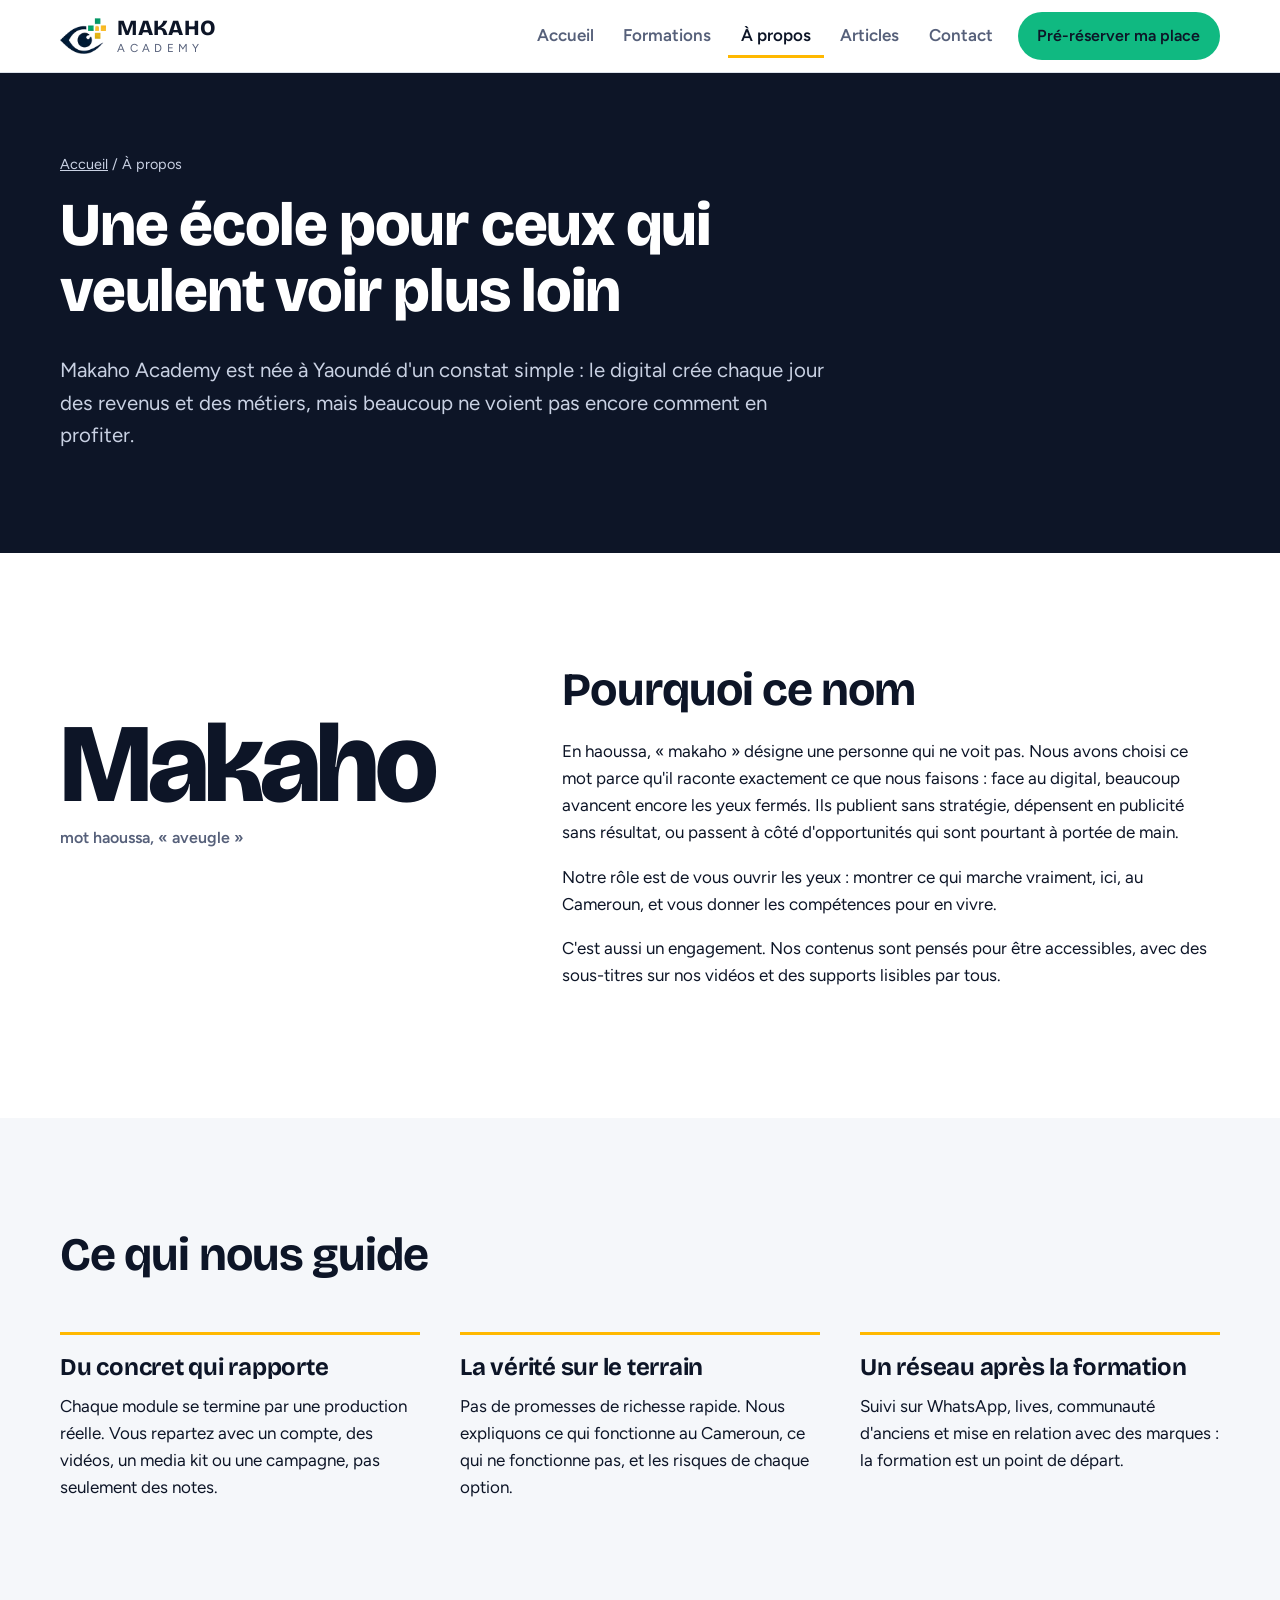
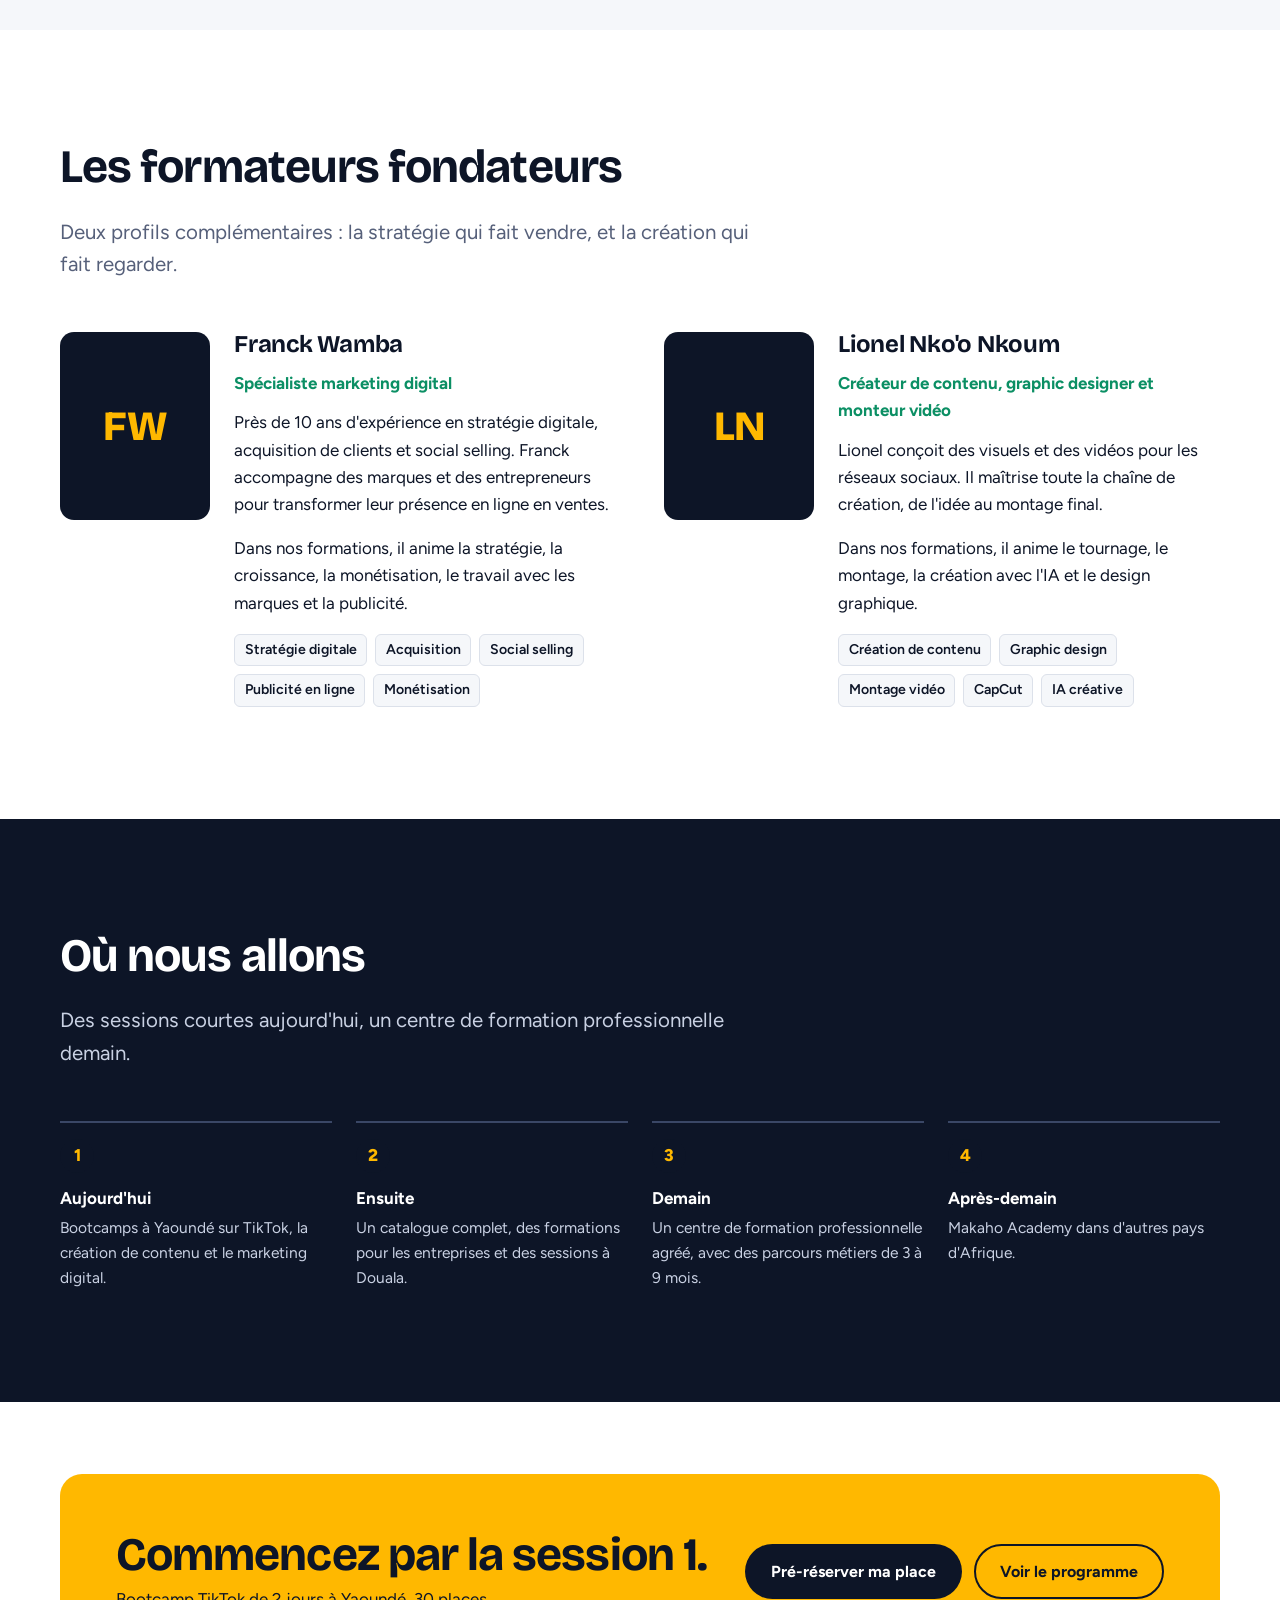
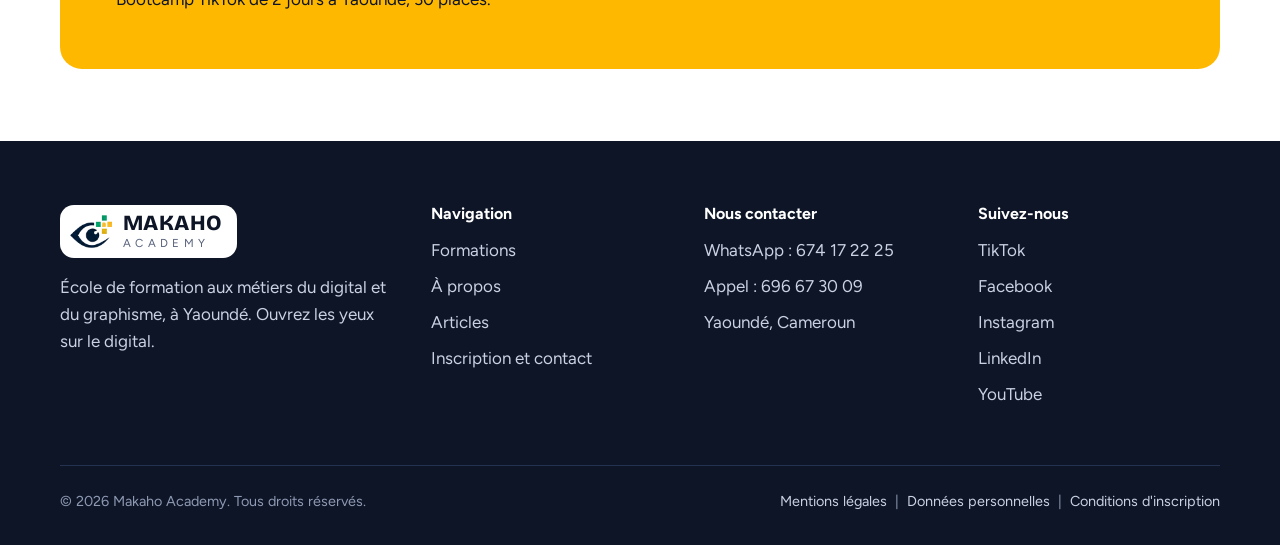
==== a-propos.html @ 4be557bb "Refonte du site Makaho (nouvelle version multi-pages)" ====
<!DOCTYPE html>
<html lang="fr">
<head>
  <meta charset="UTF-8">
  <meta name="viewport" content="width=device-width, initial-scale=1, viewport-fit=cover">
  <title>À propos | Makaho Academy, école du digital à Yaoundé</title>
  <meta name="description" content="Le projet Makaho Academy, l'histoire de son nom et ses deux formateurs fondateurs : Franck Wamba et Lionel Nko'o Nkoum.">
  <meta property="og:title" content="À propos | Makaho Academy, école du digital à Yaoundé">
  <meta property="og:description" content="Le projet Makaho Academy, l'histoire de son nom et ses deux formateurs fondateurs : Franck Wamba et Lionel Nko'o Nkoum.">
  <meta property="og:image" content="assets/logo-makaho-original.png">
  <meta name="theme-color" content="#0D1527">
  <link rel="icon" href="assets/makaho-icon.png">
  <link rel="preconnect" href="https://fonts.googleapis.com">
  <link rel="preconnect" href="https://fonts.gstatic.com" crossorigin>
  <link href="https://fonts.googleapis.com/css2?family=Bricolage+Grotesque:opsz,wght@12..96,600;12..96,700;12..96,800&family=Figtree:wght@400;500;600;700&display=swap" rel="stylesheet">
  <link rel="stylesheet" href="styles.css">
</head>
<body>
<a class="skip-link" href="#contenu">Aller au contenu</a>

<header class="site-header">
  <div class="wrap header-inner">
    <a class="brand" href="index.html" aria-label="Makaho Academy, accueil">
      <img src="assets/makaho-icon.png" alt="" width="46" height="36">
      <span class="brand-word"><strong>MAKAHO</strong><span>ACADEMY</span></span>
    </a>
    <button class="nav-toggle" aria-expanded="false" aria-controls="site-nav" aria-label="Ouvrir le menu"><span></span></button>
    <nav id="site-nav" class="site-nav" aria-label="Navigation principale">
      <ul class="nav-list">
        <li><a href="index.html">Accueil</a></li>
        <li><a href="formations.html">Formations</a></li>
        <li><a href="a-propos.html" aria-current="page">À propos</a></li>
        <li><a href="blog.html">Articles</a></li>
        <li><a href="contact.html">Contact</a></li>
        <li class="nav-cta"><a class="btn btn-action" href="contact.html">Pré-réserver ma place</a></li>
      </ul>
    </nav>
  </div>
</header>

<main id="contenu">
  <section class="page-hero on-dark">
    <div class="wrap">
      <p class="breadcrumb"><a href="index.html">Accueil</a> / À propos</p>
      <h1>Une école pour ceux qui veulent voir plus loin</h1>
      <p class="lead">Makaho Academy est née à Yaoundé d'un constat simple : le digital crée chaque jour des revenus et des métiers, mais beaucoup ne voient pas encore comment en profiter.</p>
    </div>
  </section>

  <section class="section" aria-labelledby="name-title">
    <div class="wrap name-story">
      <p class="name-word">Makaho<small>mot haoussa, « aveugle »</small></p>
      <div>
        <h2 id="name-title">Pourquoi ce nom</h2>
        <p>En haoussa, « makaho » désigne une personne qui ne voit pas. Nous avons choisi ce mot parce qu'il raconte exactement ce que nous faisons : face au digital, beaucoup avancent encore les yeux fermés. Ils publient sans stratégie, dépensent en publicité sans résultat, ou passent à côté d'opportunités qui sont pourtant à portée de main.</p>
        <p>Notre rôle est de vous ouvrir les yeux : montrer ce qui marche vraiment, ici, au Cameroun, et vous donner les compétences pour en vivre.</p>
        <p>C'est aussi un engagement. Nos contenus sont pensés pour être accessibles, avec des sous-titres sur nos vidéos et des supports lisibles par tous.</p>
      </div>
    </div>
  </section>

  <section class="section bg-paper" aria-labelledby="mission-title">
    <div class="wrap">
      <div class="section-head">
        <h2 id="mission-title">Ce qui nous guide</h2>
      </div>
      <div class="pillars">
        <div>
          <h3>Du concret qui rapporte</h3>
          <p>Chaque module se termine par une production réelle. Vous repartez avec un compte, des vidéos, un media kit ou une campagne, pas seulement des notes.</p>
        </div>
        <div>
          <h3>La vérité sur le terrain</h3>
          <p>Pas de promesses de richesse rapide. Nous expliquons ce qui fonctionne au Cameroun, ce qui ne fonctionne pas, et les risques de chaque option.</p>
        </div>
        <div>
          <h3>Un réseau après la formation</h3>
          <p>Suivi sur WhatsApp, lives, communauté d'anciens et mise en relation avec des marques : la formation est un point de départ.</p>
        </div>
      </div>
    </div>
  </section>

  <section class="section" id="equipe" aria-labelledby="team-title">
    <div class="wrap">
      <div class="section-head">
        <h2 id="team-title">Les formateurs fondateurs</h2>
        <p class="lead">Deux profils complémentaires : la stratégie qui fait vendre, et la création qui fait regarder.</p>
      </div>
      <div class="grid-2">
        <article class="trainer">
          <div class="avatar" aria-hidden="true">FW<!-- Remplacez par : <img src="assets/franck-wamba.jpg" alt=""> --></div>
          <div>
            <h3>Franck Wamba</h3>
            <p class="role">Spécialiste marketing digital</p>
            <p>Près de 10 ans d'expérience en stratégie digitale, acquisition de clients et social selling. Franck accompagne des marques et des entrepreneurs pour transformer leur présence en ligne en ventes.</p>
            <p>Dans nos formations, il anime la stratégie, la croissance, la monétisation, le travail avec les marques et la publicité.</p>
            <ul class="chips" aria-label="Domaines d'expertise">
              <li>Stratégie digitale</li><li>Acquisition</li><li>Social selling</li><li>Publicité en ligne</li><li>Monétisation</li>
            </ul>
          </div>
        </article>
        <article class="trainer">
          <div class="avatar" aria-hidden="true">LN<!-- Remplacez par : <img src="assets/lionel-nkoo-nkoum.jpg" alt=""> --></div>
          <div>
            <h3>Lionel Nko'o Nkoum</h3>
            <p class="role">Créateur de contenu, graphic designer et monteur vidéo</p>
            <p>Lionel conçoit des visuels et des vidéos pour les réseaux sociaux. Il maîtrise toute la chaîne de création, de l'idée au montage final.</p>
            <p>Dans nos formations, il anime le tournage, le montage, la création avec l'IA et le design graphique.</p>
            <ul class="chips" aria-label="Domaines d'expertise">
              <li>Création de contenu</li><li>Graphic design</li><li>Montage vidéo</li><li>CapCut</li><li>IA créative</li>
            </ul>
          </div>
        </article>
      </div>
    </div>
  </section>

  <section class="section bg-navy on-dark" aria-labelledby="vision-title">
    <div class="wrap">
      <div class="section-head">
        <h2 id="vision-title" style="color:#fff">Où nous allons</h2>
        <p class="lead">Des sessions courtes aujourd'hui, un centre de formation professionnelle demain.</p>
      </div>
      <ol class="steps">
        <li style="border-color:#3A4766"><strong style="color:#fff">Aujourd'hui</strong><p style="color:#C9D1E3">Bootcamps à Yaoundé sur TikTok, la création de contenu et le marketing digital.</p></li>
        <li style="border-color:#3A4766"><strong style="color:#fff">Ensuite</strong><p style="color:#C9D1E3">Un catalogue complet, des formations pour les entreprises et des sessions à Douala.</p></li>
        <li style="border-color:#3A4766"><strong style="color:#fff">Demain</strong><p style="color:#C9D1E3">Un centre de formation professionnelle agréé, avec des parcours métiers de 3 à 9 mois.</p></li>
        <li style="border-color:#3A4766"><strong style="color:#fff">Après-demain</strong><p style="color:#C9D1E3">Makaho Academy dans d'autres pays d'Afrique.</p></li>
      </ol>
    </div>
  </section>

  <section class="section-tight">
    <div class="wrap">
      <div class="cta-band">
        <div>
          <h2>Commencez par la session 1.</h2>
          <p>Bootcamp TikTok de 2 jours à Yaoundé, <span data-fill="places-total">30</span> places.</p>
        </div>
        <div class="btn-row">
          <a class="btn" style="background:var(--navy);color:#fff" href="contact.html">Pré-réserver ma place</a>
          <a class="btn btn-ghost" href="formations.html">Voir le programme</a>
        </div>
      </div>
    </div>
  </section>

</main>

<footer class="site-footer" id="site-footer"></footer>

<div class="mobile-bar" aria-label="Actions rapides">
  <a class="btn btn-action" href="contact.html">Pré-réserver ma place</a>
  <a class="btn btn-wa" data-wa="Bonjour Makaho Academy, j'aimerais des informations sur vos formations." href="#" aria-label="Écrire sur WhatsApp"><span class="ico-wa"></span></a>
</div>
<script src="main.js"></script>
</body>
</html>
---- styles.css ----
/* ==========================================================
   MAKAHO ACADEMY — feuille de style commune
   Charte : #0D1527 (tech) · #FFB800 (signature) · #10B981 (action)
   ========================================================== */

:root {
  --navy: #0D1527;
  --navy-2: #17223D;
  --navy-3: #24314F;
  --amber: #FFB800;
  --amber-soft: #FFF4D6;
  --green: #10B981;
  --green-dark: #0B8F64;
  --green-soft: #E3F7EF;
  --paper: #F5F7FA;
  --white: #FFFFFF;
  --line: #DCE1EA;
  --ink: #0D1527;
  --muted: #56607A;

  --font-display: "Bricolage Grotesque", "Trebuchet MS", system-ui, sans-serif;
  --font-body: "Figtree", "Segoe UI", system-ui, -apple-system, sans-serif;

  --wrap: 1160px;
  --radius-lg: 22px;
  --radius-md: 14px;
  --radius-sm: 8px;
  --header-h: 72px;
}

*, *::before, *::after { box-sizing: border-box; }

html { scroll-behavior: smooth; scroll-padding-top: calc(var(--header-h) + 16px); }

body {
  margin: 0;
  font-family: var(--font-body);
  font-size: 1.0625rem;
  line-height: 1.6;
  color: var(--ink);
  background: var(--white);
  -webkit-font-smoothing: antialiased;
}

img { max-width: 100%; display: block; }
a { color: inherit; }
button, input, select, textarea { font: inherit; color: inherit; }

:focus-visible {
  outline: 3px solid var(--amber);
  outline-offset: 3px;
  border-radius: 4px;
}

.skip-link {
  position: absolute; left: 1rem; top: -100px; z-index: 100;
  background: var(--amber); color: var(--navy); padding: .6rem 1rem; border-radius: var(--radius-sm);
  font-weight: 700; text-decoration: none;
}
.skip-link:focus { top: 1rem; }

.wrap { width: min(100% - 2.5rem, var(--wrap)); margin-inline: auto; }
.narrow { max-width: 68ch; }

/* ---------- Typographie ---------- */
h1, h2, h3, h4 {
  font-family: var(--font-display);
  line-height: 1.08;
  letter-spacing: -0.02em;
  margin: 0 0 .5em;
  text-wrap: balance;
}
h1 { font-size: clamp(2.6rem, 6.4vw, 5rem); font-weight: 800; }
h2 { font-size: clamp(1.9rem, 3.8vw, 2.9rem); font-weight: 700; }
h3 { font-size: clamp(1.25rem, 2vw, 1.5rem); font-weight: 700; letter-spacing: -0.01em; }
h4 { font-size: 1.1rem; font-weight: 700; letter-spacing: 0; }
p { margin: 0 0 1em; }
.lead { font-size: clamp(1.125rem, 1.6vw, 1.3rem); color: var(--muted); max-width: 60ch; }
.on-dark .lead, .on-dark p { color: #C9D1E3; }
.small { font-size: .9rem; color: var(--muted); }

/* ---------- Boutons ---------- */
.btn {
  display: inline-flex; align-items: center; justify-content: center; gap: .55rem;
  min-height: 52px; padding: .8rem 1.5rem;
  border-radius: 999px; border: 2px solid transparent;
  font-weight: 700; font-size: 1rem; text-decoration: none; cursor: pointer;
  transition: background-color .2s, border-color .2s, transform .15s;
}
.btn:active { transform: translateY(1px); }
.btn svg { width: 20px; height: 20px; flex: none; }
.btn-action { background: var(--green); color: var(--navy); }
.btn-action:hover { background: #34CC97; }
.btn-accent { background: var(--amber); color: var(--navy); }
.btn-accent:hover { background: #FFC933; }
.btn-ghost { border-color: currentColor; background: transparent; }
.btn-ghost:hover { background: rgba(255,255,255,.08); }
.btn-ghost.dark:hover { background: var(--paper); }
.btn-block { width: 100%; }
.btn-row { display: flex; flex-wrap: wrap; gap: .75rem; }

.text-link { font-weight: 700; color: var(--navy); text-decoration-color: var(--amber); text-decoration-thickness: 3px; text-underline-offset: 4px; }
.text-link:hover { text-decoration-color: var(--green); }

/* ---------- En-tête ---------- */
.site-header {
  position: sticky; top: 0; z-index: 50;
  background: rgba(255,255,255,.94);
  backdrop-filter: saturate(1.4) blur(10px);
  border-bottom: 1px solid var(--line);
}
.header-inner { height: var(--header-h); display: flex; align-items: center; justify-content: space-between; gap: 1rem; }

.brand { display: flex; align-items: center; gap: .7rem; text-decoration: none; }
.brand img { width: 46px; height: auto; }
.brand-word { display: flex; flex-direction: column; line-height: 1; }
.brand-word strong { font-family: var(--font-display); font-size: 1.35rem; font-weight: 800; letter-spacing: .02em; color: var(--navy); }
.brand-word span { font-size: .72rem; letter-spacing: .38em; color: var(--muted); margin-top: .2rem; }

.nav-list { list-style: none; margin: 0; padding: 0; display: flex; align-items: center; gap: .25rem; }
.nav-list a {
  display: block; padding: .55rem .8rem; border-radius: var(--radius-sm);
  text-decoration: none; font-weight: 600; color: var(--muted);
}
.nav-list a:hover { color: var(--navy); background: var(--paper); }
.nav-list a[aria-current="page"] { color: var(--navy); box-shadow: inset 0 -3px 0 var(--amber); border-radius: 0; }
.nav-cta { margin-left: .5rem; }
.nav-cta .btn { min-height: 44px; padding: .55rem 1.1rem; }

.nav-toggle {
  display: none; width: 46px; height: 46px; border: 1px solid var(--line); border-radius: 12px;
  background: var(--white); cursor: pointer; align-items: center; justify-content: center;
}
.nav-toggle span, .nav-toggle span::before, .nav-toggle span::after {
  display: block; width: 20px; height: 2px; background: var(--navy); position: relative; transition: transform .2s, background .2s;
}
.nav-toggle span::before, .nav-toggle span::after { content: ""; position: absolute; left: 0; }
.nav-toggle span::before { top: -6px; }
.nav-toggle span::after { top: 6px; }
.nav-toggle[aria-expanded="true"] span { background: transparent; }
.nav-toggle[aria-expanded="true"] span::before { transform: translateY(6px) rotate(45deg); }
.nav-toggle[aria-expanded="true"] span::after { transform: translateY(-6px) rotate(-45deg); }

@media (max-width: 940px) {
  .nav-toggle { display: inline-flex; }
  .site-nav {
    position: fixed; inset: var(--header-h) 0 auto 0;
    background: var(--white); border-bottom: 1px solid var(--line);
    padding: 1rem 1.25rem 1.5rem; display: none;
    box-shadow: 0 20px 40px rgba(13,21,39,.12);
  }
  .site-nav.open { display: block; }
  .nav-list { flex-direction: column; align-items: stretch; }
  .nav-list a { padding: .9rem .75rem; font-size: 1.1rem; }
  .nav-list a[aria-current="page"] { box-shadow: inset 4px 0 0 var(--amber); }
  .nav-cta { margin: .75rem 0 0; }
  .nav-cta .btn { width: 100%; min-height: 52px; }
}

/* ---------- Sections ---------- */
.section { padding-block: clamp(4rem, 9vw, 7rem); }
.section-tight { padding-block: clamp(3rem, 6vw, 4.5rem); }
.bg-paper { background: var(--paper); }
.bg-navy { background: var(--navy); color: var(--white); }
.section-head { max-width: 720px; margin-bottom: clamp(2rem, 4vw, 3.25rem); }

/* ---------- Hero accueil ---------- */
.hero {
  background: var(--navy); color: var(--white);
  position: relative; overflow: hidden;
  padding-block: clamp(3.5rem, 8vw, 6.5rem) clamp(4rem, 9vw, 7rem);
}
.hero-grid { display: grid; grid-template-columns: 1.15fr .85fr; align-items: center; gap: clamp(2rem, 5vw, 4rem); }
.hero h1 { color: var(--white); max-width: 12ch; }
.hero h1 .line-2 { display: block; color: var(--amber); }
.hero .lead { color: #C9D1E3; margin-bottom: 2rem; }
.hero-facts { list-style: none; padding: 0; margin: 2rem 0 0; display: flex; flex-wrap: wrap; gap: .6rem 1.5rem; color: #C9D1E3; font-size: .98rem; }
.hero-facts li { display: flex; align-items: center; gap: .5rem; }
.hero-facts li::before { content: ""; width: 8px; height: 8px; background: var(--green); border-radius: 2px; }

/* L'œil : moment signature, s'ouvre une fois au chargement */
.eye-wrap { position: relative; justify-self: center; width: min(100%, 460px); }
.eye-svg { width: 100%; height: auto; overflow: visible; }
.eye-lids { transform-box: fill-box; transform-origin: center; animation: eye-open 1.4s cubic-bezier(.2,.8,.2,1) .25s both; }
.eye-pupil { transition: transform .35s cubic-bezier(.2,.8,.2,1); }
@keyframes eye-open {
  0% { transform: scaleY(.04); }
  45% { transform: scaleY(.04); }
  70% { transform: scaleY(1.04); }
  100% { transform: scaleY(1); }
}
.eye-caption { text-align: center; color: #8E99B3; font-size: .92rem; margin-top: 1rem; }

@media (max-width: 860px) {
  .hero-grid { grid-template-columns: 1fr; }
  .eye-wrap { order: -1; width: min(70%, 300px); }
  .eye-caption { display: none; }
  .hero h1 { max-width: none; }
}

/* ---------- Bandeau page intérieure ---------- */
.page-hero { background: var(--navy); color: var(--white); padding-block: clamp(3rem, 7vw, 5rem); }
.page-hero h1 { font-size: clamp(2.3rem, 5vw, 3.8rem); color: var(--white); max-width: 18ch; }
.page-hero .lead { color: #C9D1E3; }
.breadcrumb { font-size: .9rem; color: #8E99B3; margin-bottom: 1rem; }
.breadcrumb a { color: #C9D1E3; }

/* ---------- Session à venir (bloc vedette) ---------- */
.session {
  display: grid; grid-template-columns: 1.1fr .9fr; gap: 0;
  border-radius: var(--radius-lg); overflow: hidden;
  border: 1px solid var(--line); background: var(--white);
}
.session-main { padding: clamp(1.75rem, 4vw, 3rem); }
.session-side { background: var(--navy); color: var(--white); padding: clamp(1.75rem, 4vw, 3rem); display: flex; flex-direction: column; gap: 1.25rem; }
.status {
  display: inline-flex; align-items: center; gap: .5rem;
  background: var(--green-soft); color: var(--green-dark);
  font-weight: 700; font-size: .9rem; padding: .35rem .8rem; border-radius: 999px; margin-bottom: 1.25rem;
}
.status::before { content: ""; width: 8px; height: 8px; border-radius: 50%; background: var(--green); }
.status.soon { background: var(--paper); color: var(--muted); }
.status.soon::before { background: #9AA3B7; }
.session-title { font-size: clamp(1.7rem, 3vw, 2.4rem); }
.details { display: grid; grid-template-columns: repeat(2, minmax(0,1fr)); gap: 1.1rem 1.5rem; margin: 1.75rem 0 0; }
.details div { border-top: 2px solid var(--line); padding-top: .7rem; }
.details dt { font-size: .88rem; color: var(--muted); }
.details dd { margin: .15rem 0 0; font-weight: 700; }

/* Les 30 sièges */
.seats-head { display: flex; align-items: baseline; justify-content: space-between; gap: 1rem; }
.seats-count { font-family: var(--font-display); font-size: 3.2rem; font-weight: 800; line-height: 1; color: var(--amber); }
.seats-label { color: #C9D1E3; }
.seats { display: grid; grid-template-columns: repeat(10, 1fr); gap: 7px; }
.seat { aspect-ratio: 1; border-radius: 6px 6px 3px 3px; border: 2px solid #3A4766; }
.seat.taken { background: var(--amber); border-color: var(--amber); }
.seats-legend { display: flex; gap: 1.25rem; font-size: .85rem; color: #A7B1C8; }
.seats-legend span { display: inline-flex; align-items: center; gap: .4rem; }
.seats-legend i { width: 12px; height: 12px; border-radius: 3px; border: 2px solid #3A4766; display: inline-block; }
.seats-legend i.taken { background: var(--amber); border-color: var(--amber); }
.session-side .price-from { font-size: .95rem; color: #C9D1E3; }
.session-side .price-from strong { font-family: var(--font-display); font-size: 1.6rem; color: var(--white); }

@media (max-width: 860px) {
  .session { grid-template-columns: 1fr; }
  .details { grid-template-columns: 1fr 1fr; }
}

/* ---------- Grilles génériques ---------- */
.grid-2 { display: grid; grid-template-columns: repeat(2, minmax(0,1fr)); gap: clamp(1.5rem, 4vw, 3rem); }
.grid-3 { display: grid; grid-template-columns: repeat(3, minmax(0,1fr)); gap: 1.5rem; }
@media (max-width: 860px) { .grid-2, .grid-3 { grid-template-columns: 1fr; } }

/* Ce que vous saurez faire : liste sobre, pas de cartes */
.outcomes { list-style: none; padding: 0; margin: 0; display: grid; grid-template-columns: repeat(2, minmax(0,1fr)); gap: 0 3rem; }
.outcomes li { padding: 1.15rem 0 1.15rem 2.4rem; border-bottom: 1px solid var(--line); position: relative; }
.outcomes li::before {
  content: ""; position: absolute; left: 0; top: 1.35rem; width: 22px; height: 22px; border-radius: 50%;
  background: var(--green-soft) url("data:image/svg+xml,%3Csvg xmlns='http://www.w3.org/2000/svg' viewBox='0 0 24 24' fill='none' stroke='%230B8F64' stroke-width='3' stroke-linecap='round' stroke-linejoin='round'%3E%3Cpath d='M5 12l5 5 9-10'/%3E%3C/svg%3E") center / 13px no-repeat;
}
.outcomes strong { display: block; }
@media (max-width: 760px) { .outcomes { grid-template-columns: 1fr; } }

/* Programme (vraie séquence horaire) */
.days { display: grid; grid-template-columns: repeat(2, minmax(0,1fr)); gap: 2rem; }
.day h3 { display: flex; justify-content: space-between; align-items: baseline; gap: 1rem; padding-bottom: .75rem; border-bottom: 3px solid var(--navy); }
.day h3 small { font-family: var(--font-body); font-size: .95rem; font-weight: 600; color: var(--muted); }
.timeline { list-style: none; margin: 0; padding: 0; }
.timeline li { display: grid; grid-template-columns: 4.6rem 1fr; gap: 1rem; padding: .95rem 0; border-bottom: 1px solid var(--line); }
.timeline time { font-weight: 700; color: var(--muted); font-variant-numeric: tabular-nums; }
.timeline strong { display: block; }
.timeline p { margin: .2rem 0 0; color: var(--muted); font-size: .97rem; }
.timeline li.break strong { color: var(--muted); font-weight: 600; }
@media (max-width: 860px) { .days { grid-template-columns: 1fr; } }

/* Tarifs */
.prices { display: grid; grid-template-columns: repeat(4, minmax(0,1fr)); gap: 1rem; align-items: stretch; }
.price {
  border: 1px solid var(--line); border-radius: var(--radius-md); padding: 1.5rem 1.35rem;
  display: flex; flex-direction: column; background: var(--white);
}
.price h3 { font-size: 1.15rem; margin-bottom: .25rem; }
.price .amount { font-family: var(--font-display); font-size: 2.1rem; font-weight: 800; letter-spacing: -0.02em; margin: .5rem 0 .1rem; }
.price .amount small { font-family: var(--font-body); font-size: .95rem; font-weight: 600; color: var(--muted); letter-spacing: 0; }
.price p { color: var(--muted); font-size: .95rem; }
.price .btn { margin-top: auto; }
.price.featured { border: 2px solid var(--amber); background: var(--amber-soft); position: relative; }
.price .tag { align-self: flex-start; background: var(--navy); color: var(--amber); font-size: .8rem; font-weight: 700; padding: .25rem .65rem; border-radius: 6px; margin-bottom: .75rem; }
@media (max-width: 980px) { .prices { grid-template-columns: repeat(2, minmax(0,1fr)); } }
@media (max-width: 540px) { .prices { grid-template-columns: 1fr; } }

/* Formateurs */
.trainer { display: grid; grid-template-columns: 150px 1fr; gap: 1.5rem; align-items: start; }
.avatar {
  width: 150px; aspect-ratio: 4/5; border-radius: var(--radius-md); overflow: hidden;
  background: var(--navy); color: var(--amber);
  display: grid; place-items: center;
  font-family: var(--font-display); font-size: 2.6rem; font-weight: 800;
}
.avatar img { width: 100%; height: 100%; object-fit: cover; }
.trainer .role { color: var(--green-dark); font-weight: 700; margin-bottom: .75rem; }
.chips { list-style: none; padding: 0; margin: 1rem 0 0; display: flex; flex-wrap: wrap; gap: .5rem; }
.chips li { background: var(--paper); border: 1px solid var(--line); border-radius: 6px; padding: .25rem .6rem; font-size: .88rem; font-weight: 600; }
@media (max-width: 560px) { .trainer { grid-template-columns: 1fr; } .avatar { width: 120px; } }

/* Pourquoi / valeurs */
.pillars { display: grid; grid-template-columns: repeat(3, minmax(0,1fr)); gap: 2.5rem; }
.pillars > div { border-top: 3px solid var(--amber); padding-top: 1.25rem; }
.on-dark .pillars > div { border-top-color: var(--amber); }
.on-dark h3 { color: var(--white); }
@media (max-width: 860px) { .pillars { grid-template-columns: 1fr; gap: 1.75rem; } }

/* Histoire du nom */
.name-story { display: grid; grid-template-columns: .8fr 1.2fr; gap: clamp(2rem, 5vw, 4rem); align-items: center; }
.name-word { font-family: var(--font-display); font-weight: 800; font-size: clamp(3.5rem, 10vw, 7rem); line-height: .9; letter-spacing: -0.04em; color: var(--navy); }
.name-word small { display: block; font-family: var(--font-body); font-size: 1rem; letter-spacing: 0; font-weight: 600; color: var(--muted); margin-top: 1rem; }
@media (max-width: 860px) { .name-story { grid-template-columns: 1fr; } }

/* Étapes (vraie séquence) */
.steps { list-style: none; margin: 0; padding: 0; counter-reset: step; display: grid; grid-template-columns: repeat(4, minmax(0,1fr)); gap: 1.5rem; }
.steps li { counter-increment: step; padding-top: 1rem; border-top: 2px solid var(--line); }
.steps li::before { content: counter(step); display: grid; place-items: center; width: 34px; height: 34px; border-radius: 50%; background: var(--navy); color: var(--amber); font-weight: 800; margin-bottom: .75rem; }
.steps strong { display: block; margin-bottom: .25rem; }
.steps p { color: var(--muted); font-size: .97rem; margin: 0; }
@media (max-width: 860px) { .steps { grid-template-columns: 1fr 1fr; } }
@media (max-width: 520px) { .steps { grid-template-columns: 1fr; } }

/* Catalogue */
.catalog { border-top: 1px solid var(--line); }
.course { display: grid; grid-template-columns: 1fr auto; gap: 1rem 2rem; align-items: center; padding: 1.5rem 0; border-bottom: 1px solid var(--line); }
.course h3 { margin-bottom: .3rem; }
.course p { margin: 0; color: var(--muted); }
.course .meta { display: flex; flex-wrap: wrap; gap: .5rem; margin-top: .6rem; }
.course .meta span { font-size: .85rem; font-weight: 600; background: var(--paper); border-radius: 6px; padding: .2rem .55rem; }
.course .btn { min-height: 46px; }
@media (max-width: 680px) { .course { grid-template-columns: 1fr; } }

.track { padding: 1.5rem; border-radius: var(--radius-md); background: var(--navy-2); }
.track h3 { color: var(--white); font-size: 1.2rem; }
.track p { margin: 0; }

/* FAQ (details natifs) */
.faq details { border-bottom: 1px solid var(--line); }
.faq summary {
  list-style: none; cursor: pointer; padding: 1.25rem 2.5rem 1.25rem 0; position: relative;
  font-family: var(--font-display); font-weight: 700; font-size: 1.15rem;
}
.faq summary::-webkit-details-marker { display: none; }
.faq summary::after {
  content: ""; position: absolute; right: .25rem; top: 50%; width: 14px; height: 14px; margin-top: -9px;
  border-right: 3px solid var(--navy); border-bottom: 3px solid var(--navy); transform: rotate(45deg); transition: transform .2s;
}
.faq details[open] summary::after { transform: rotate(-135deg); margin-top: -3px; }
.faq details > div { padding: 0 0 1.25rem; color: var(--muted); max-width: 70ch; }

/* Bandeau CTA */
.cta-band { background: var(--amber); color: var(--navy); border-radius: var(--radius-lg); padding: clamp(2rem, 5vw, 3.5rem); display: grid; grid-template-columns: 1fr auto; gap: 1.5rem; align-items: center; }
.cta-band h2 { margin: 0 0 .35rem; }
.cta-band p { margin: 0; }
.cta-band .btn-ghost:hover { background: rgba(13,21,39,.08); }
@media (max-width: 760px) { .cta-band { grid-template-columns: 1fr; } }

/* ---------- Formulaire ---------- */
.form-layout { display: grid; grid-template-columns: 1.25fr .75fr; gap: clamp(2rem, 4vw, 3.5rem); align-items: start; }
@media (max-width: 920px) { .form-layout { grid-template-columns: 1fr; } }

.form-card { background: var(--white); border: 1px solid var(--line); border-radius: var(--radius-lg); padding: clamp(1.5rem, 4vw, 2.5rem); }
.form-grid { display: grid; grid-template-columns: 1fr 1fr; gap: 1.1rem 1.25rem; }
.field { display: flex; flex-direction: column; gap: .4rem; }
.field.full { grid-column: 1 / -1; }
.field label, .field legend { font-weight: 700; font-size: .97rem; }
.field .hint { font-size: .85rem; color: var(--muted); }
.field input, .field select, .field textarea {
  width: 100%; min-height: 52px; padding: .75rem .95rem;
  border: 1.5px solid var(--line); border-radius: 12px; background: var(--white);
  font-size: 1rem;
}
.field textarea { min-height: 110px; resize: vertical; }
.field input:focus, .field select:focus, .field textarea:focus { outline: none; border-color: var(--navy); box-shadow: 0 0 0 4px rgba(255,184,0,.35); }
.field.invalid input, .field.invalid select { border-color: #D64545; }
.error { color: #B42323; font-size: .88rem; font-weight: 600; min-height: 0; }
.error:empty { display: none; }
fieldset.field { border: 0; padding: 0; margin: 0; }
.radio-row { display: flex; flex-wrap: wrap; gap: .6rem; }
.radio-row label {
  display: inline-flex; align-items: center; gap: .5rem; font-weight: 600;
  border: 1.5px solid var(--line); border-radius: 12px; padding: .7rem 1rem; cursor: pointer; min-height: 50px;
}
.radio-row input { accent-color: var(--green); width: 18px; height: 18px; }
.radio-row label:has(input:checked) { border-color: var(--green); background: var(--green-soft); }
.check { display: flex; gap: .7rem; align-items: flex-start; font-size: .95rem; color: var(--muted); }
.check input { width: 20px; height: 20px; margin-top: .2rem; accent-color: var(--green); flex: none; }
@media (max-width: 600px) { .form-grid { grid-template-columns: 1fr; } }

.summary {
  margin-top: 1.5rem; padding: 1.25rem 1.35rem; border-radius: var(--radius-md); background: var(--navy); color: var(--white);
  display: grid; grid-template-columns: 1fr auto; gap: .35rem 1rem;
}
.summary dt { color: #C9D1E3; }
.summary dd { margin: 0; font-weight: 700; text-align: right; font-variant-numeric: tabular-nums; }
.summary .now { color: var(--amber); font-size: 1.15rem; }
.form-actions { margin-top: 1.5rem; display: flex; flex-direction: column; gap: .75rem; }

.pay-card { background: var(--paper); border-radius: var(--radius-lg); padding: clamp(1.5rem, 3vw, 2rem); position: sticky; top: calc(var(--header-h) + 20px); }
.pay-card h2 { font-size: 1.5rem; }
.pay-method { display: grid; grid-template-columns: 52px 1fr; gap: .9rem; align-items: center; padding: 1rem 0; border-bottom: 1px solid var(--line); }
.pay-method:last-of-type { border-bottom: 0; }
.pay-logo { width: 52px; height: 52px; border-radius: 12px; display: grid; place-items: center; font-weight: 800; font-size: .8rem; text-align: center; line-height: 1.05; }
.pay-logo.om { background: #FF7900; color: #000; }
.pay-logo.momo { background: #FFCC00; color: #00265C; }
.pay-method strong { display: block; font-size: 1.15rem; font-variant-numeric: tabular-nums; }
.pay-method span { color: var(--muted); font-size: .9rem; }
.notice { border-left: 4px solid var(--amber); background: var(--white); padding: .9rem 1rem; border-radius: 0 var(--radius-sm) var(--radius-sm) 0; font-size: .95rem; margin-top: 1rem; }

.contact-lines { list-style: none; padding: 0; margin: 0; }
.contact-lines li { padding: .9rem 0; border-bottom: 1px solid var(--line); }
.contact-lines a { font-weight: 700; font-size: 1.1rem; text-decoration: none; }
.contact-lines span { display: block; color: var(--muted); font-size: .9rem; }

/* ---------- Articles ---------- */
.posts { display: grid; grid-template-columns: repeat(3, minmax(0,1fr)); gap: 2rem; }
.post { display: flex; flex-direction: column; }
.post-cover {
  aspect-ratio: 16/10; border-radius: var(--radius-md); margin-bottom: 1rem; position: relative; overflow: hidden;
  display: flex; align-items: flex-end; padding: 1rem;
  font-family: var(--font-display); font-weight: 800; font-size: 1.4rem; line-height: 1.1; color: var(--white);
}
.post-cover.c1 { background: var(--navy); }
.post-cover.c1::after { content: ""; position: absolute; right: -30px; top: -30px; width: 150px; height: 150px; border-radius: 50%; border: 18px solid var(--amber); }
.post-cover.c2 { background: var(--green); color: var(--navy); }
.post-cover.c2::after { content: ""; position: absolute; right: 18px; top: 18px; width: 56px; height: 56px; background: var(--navy); box-shadow: -66px 0 0 var(--amber); border-radius: 6px; }
.post-cover.c3 { background: var(--amber); color: var(--navy); }
.post-cover.c3::after { content: ""; position: absolute; right: 20px; top: 20px; width: 90px; height: 50px; border: 6px solid var(--navy); border-radius: 50% / 100% 100% 0 0; }
.post-cover.c4 { background: var(--navy-3); }
.post-meta { font-size: .88rem; color: var(--muted); margin-bottom: .4rem; }
.post h3 a { text-decoration: none; }
.post h3 a:hover { text-decoration: underline; text-decoration-color: var(--amber); text-decoration-thickness: 3px; }
.post p { color: var(--muted); }
.post .soon-label { margin-top: auto; font-weight: 700; color: var(--muted); font-size: .92rem; }
@media (max-width: 960px) { .posts { grid-template-columns: 1fr 1fr; } }
@media (max-width: 600px) { .posts { grid-template-columns: 1fr; } }

.article { padding-block: clamp(2.5rem, 6vw, 4.5rem); }
.article .prose { max-width: 68ch; margin-inline: auto; font-size: 1.12rem; line-height: 1.7; }
.prose h2 { font-size: clamp(1.5rem, 3vw, 2rem); margin-top: 2.2em; }
.prose h3 { margin-top: 1.6em; }
.prose ul, .prose ol { padding-left: 1.25rem; }
.prose li { margin-bottom: .5rem; }
.prose blockquote { margin: 1.75rem 0; padding: 1rem 1.25rem; border-left: 4px solid var(--amber); background: var(--amber-soft); border-radius: 0 var(--radius-sm) var(--radius-sm) 0; }
.prose table { width: 100%; border-collapse: collapse; margin: 1.5rem 0; font-size: 1rem; }
.prose th, .prose td { text-align: left; padding: .7rem .6rem; border-bottom: 1px solid var(--line); vertical-align: top; }
.prose th { background: var(--paper); }
.table-scroll { overflow-x: auto; }

/* Mentions légales */
.legal h2 { font-size: 1.5rem; margin-top: 2.2rem; }
.legal .todo { background: var(--amber-soft); padding: 0 .3rem; border-radius: 4px; }

/* ---------- Pied de page ---------- */
.site-footer { background: var(--navy); color: #C9D1E3; padding-block: 4rem 2rem; margin-top: 0; }
.footer-grid { display: grid; grid-template-columns: 1.4fr 1fr 1fr 1fr; gap: 2rem; }
.footer-brand .brand-badge { display: inline-flex; align-items: center; gap: .7rem; background: var(--white); border-radius: 14px; padding: .5rem .9rem .5rem .6rem; text-decoration: none; }
.footer-brand .brand-badge img { width: 42px; }
.footer-brand p { margin-top: 1rem; max-width: 34ch; }
.site-footer h2 { font-family: var(--font-body); font-size: 1rem; font-weight: 700; color: var(--white); letter-spacing: 0; margin-bottom: .9rem; }
.site-footer ul { list-style: none; padding: 0; margin: 0; }
.site-footer li { margin-bottom: .55rem; }
.site-footer a { color: #C9D1E3; text-decoration: none; }
.site-footer a:hover { color: var(--amber); text-decoration: underline; }
.footer-bottom { border-top: 1px solid var(--navy-3); margin-top: 3rem; padding-top: 1.5rem; display: flex; flex-wrap: wrap; gap: 1rem; justify-content: space-between; font-size: .9rem; color: #8E99B3; }
@media (max-width: 860px) { .footer-grid { grid-template-columns: 1fr 1fr; } }
@media (max-width: 520px) { .footer-grid { grid-template-columns: 1fr; } }

/* ---------- Barre mobile de conversion ---------- */
.mobile-bar {
  position: fixed; left: 0; right: 0; bottom: 0; z-index: 60;
  display: none; gap: .6rem; padding: .7rem 1rem calc(.7rem + env(safe-area-inset-bottom, 0px));
  background: var(--white); border-top: 1px solid var(--line); box-shadow: 0 -10px 30px rgba(13,21,39,.1);
  transform: translateY(110%); transition: transform .3s ease;
}
.mobile-bar.show { transform: translateY(0); }
.mobile-bar .btn { flex: 1; min-height: 50px; padding-inline: 1rem; }
.mobile-bar .btn-wa { flex: 0 0 56px; padding: 0; background: var(--navy); color: var(--white); }
@media (max-width: 760px) {
  .mobile-bar { display: flex; }
  body.has-mobile-bar { padding-bottom: 84px; }
}

/* ---------- Mouvement réduit ---------- */
@media (prefers-reduced-motion: reduce) {
  html { scroll-behavior: auto; }
  *, *::before, *::after { animation-duration: .001ms !important; animation-delay: 0s !important; transition-duration: .001ms !important; }
}

.visually-hidden { position: absolute !important; width: 1px; height: 1px; overflow: hidden; clip: rect(0 0 0 0); white-space: nowrap; }

[hidden] { display: none !important; }
.nav-list a.btn-action { color: var(--navy); background: var(--green); }
.nav-list a.btn-action:hover { background: #34CC97; color: var(--navy); }
@media (max-width: 480px) {
  .details { grid-template-columns: 1fr; }
  .radio-row label { flex: 1; }
  .hero .btn-row .btn { width: 100%; }
}
.nav-list a.btn-action { border-radius: 999px; justify-content: center; }
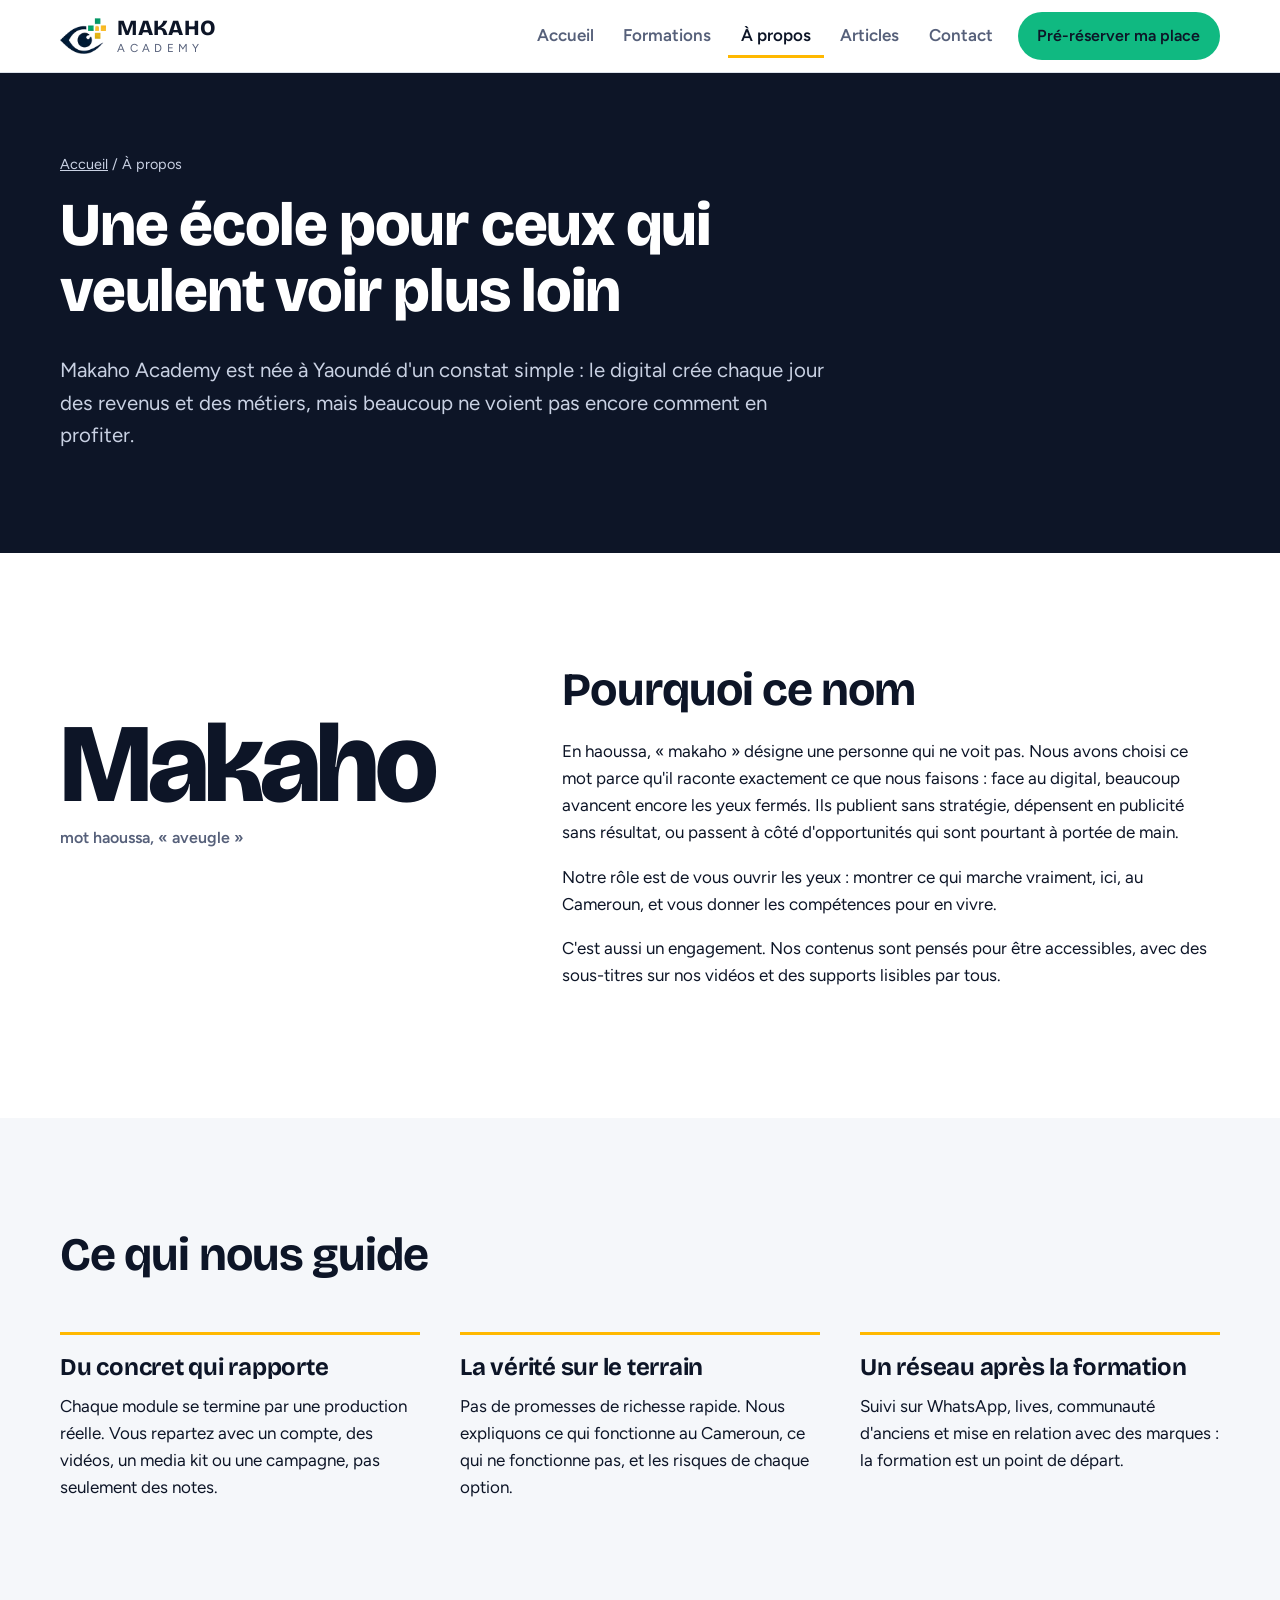
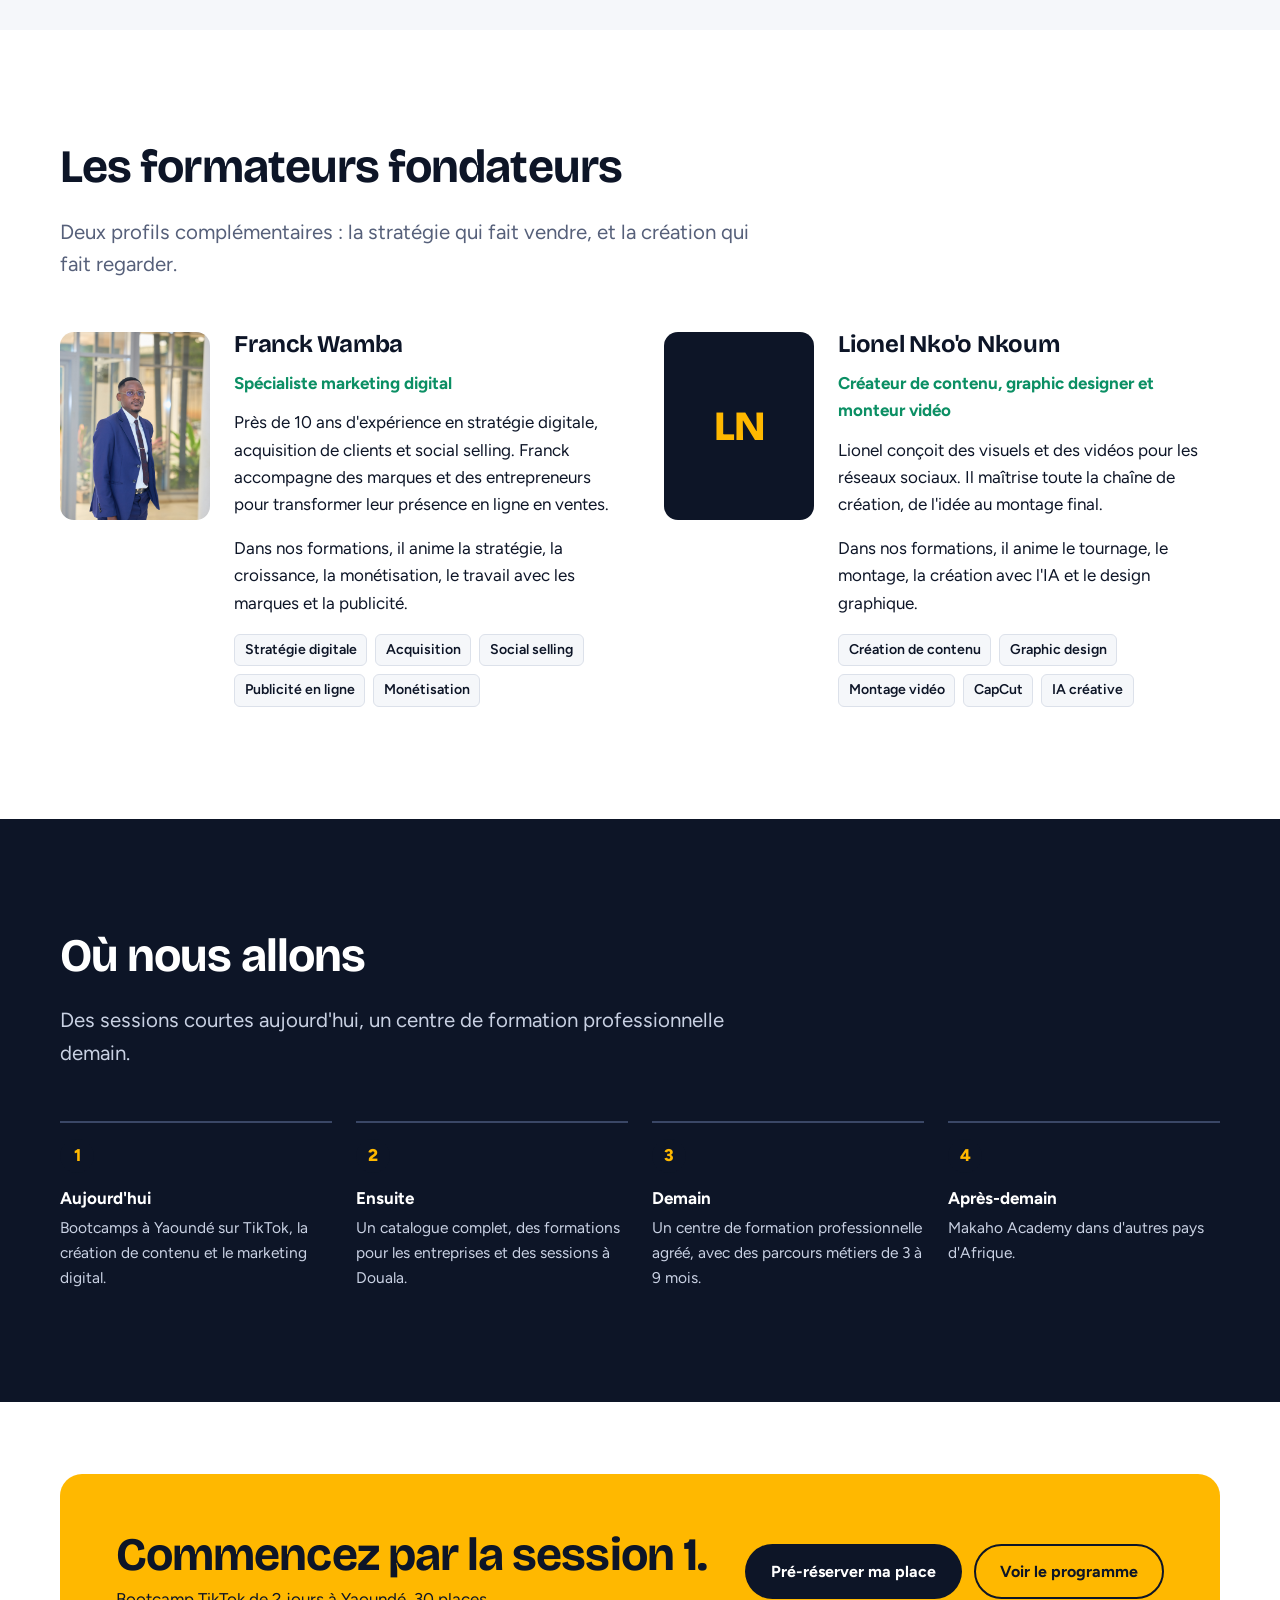
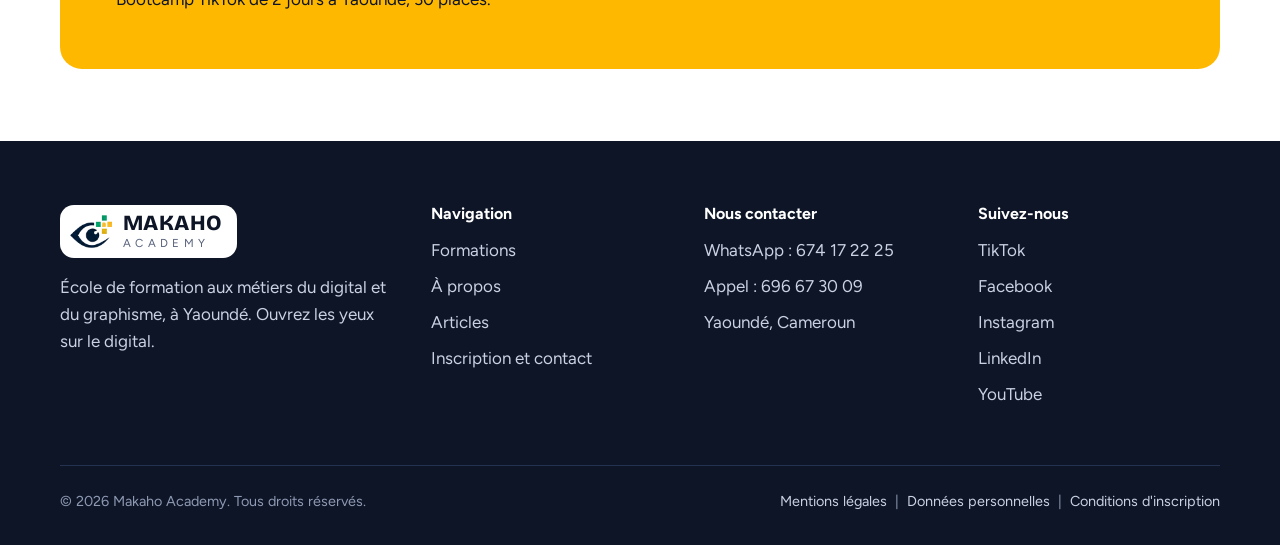
==== commit bc9116a2: "Remplace les initiales FW par la photo de Franck Wamba" ====
--- a/a-propos.html
+++ b/a-propos.html
@@ -89,7 +89,7 @@
       </div>
       <div class="grid-2">
         <article class="trainer">
-          <div class="avatar" aria-hidden="true">FW<!-- Remplacez par : <img src="assets/franck-wamba.jpg" alt=""> --></div>
+          <div class="avatar"><img src="assets/Photo%20Franck%20Wamba.jpeg" alt="Franck Wamba, formateur en marketing digital" width="150" height="188" loading="lazy" decoding="async"></div>
           <div>
             <h3>Franck Wamba</h3>
             <p class="role">Spécialiste marketing digital</p>
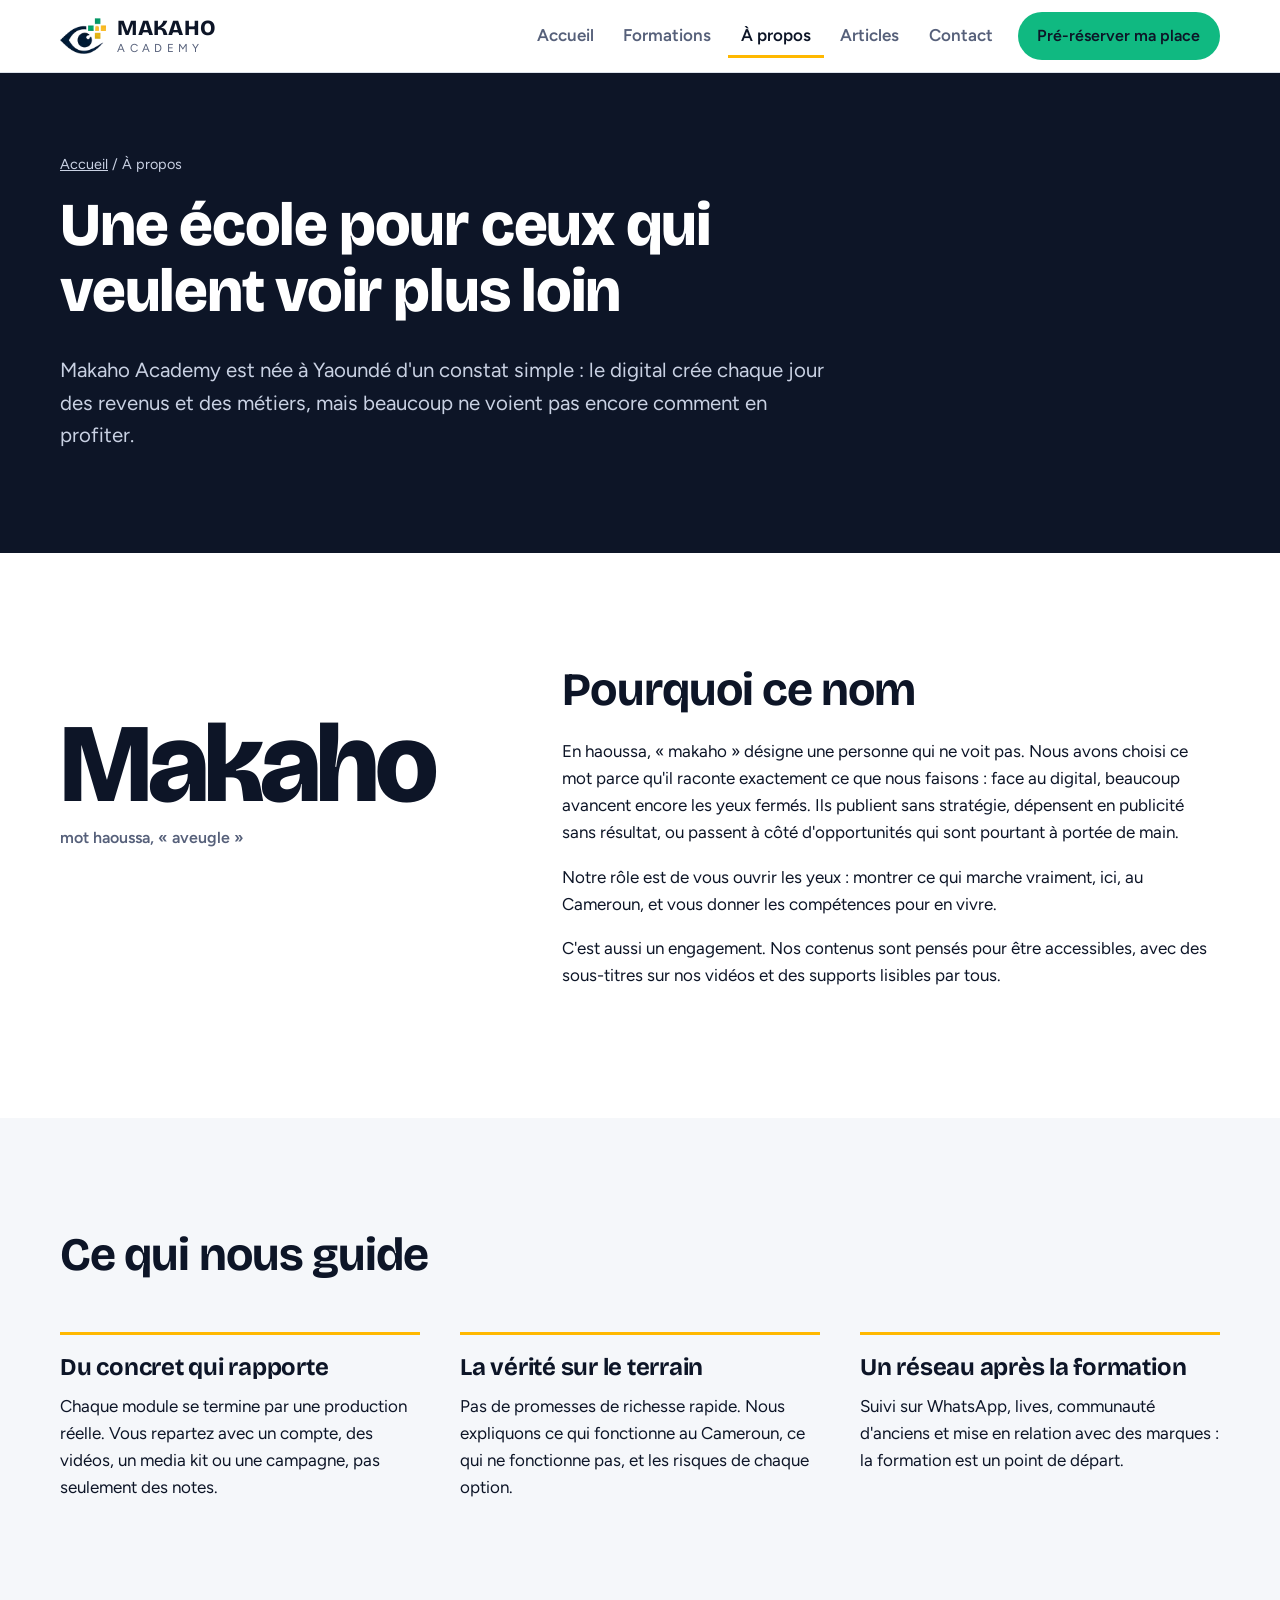
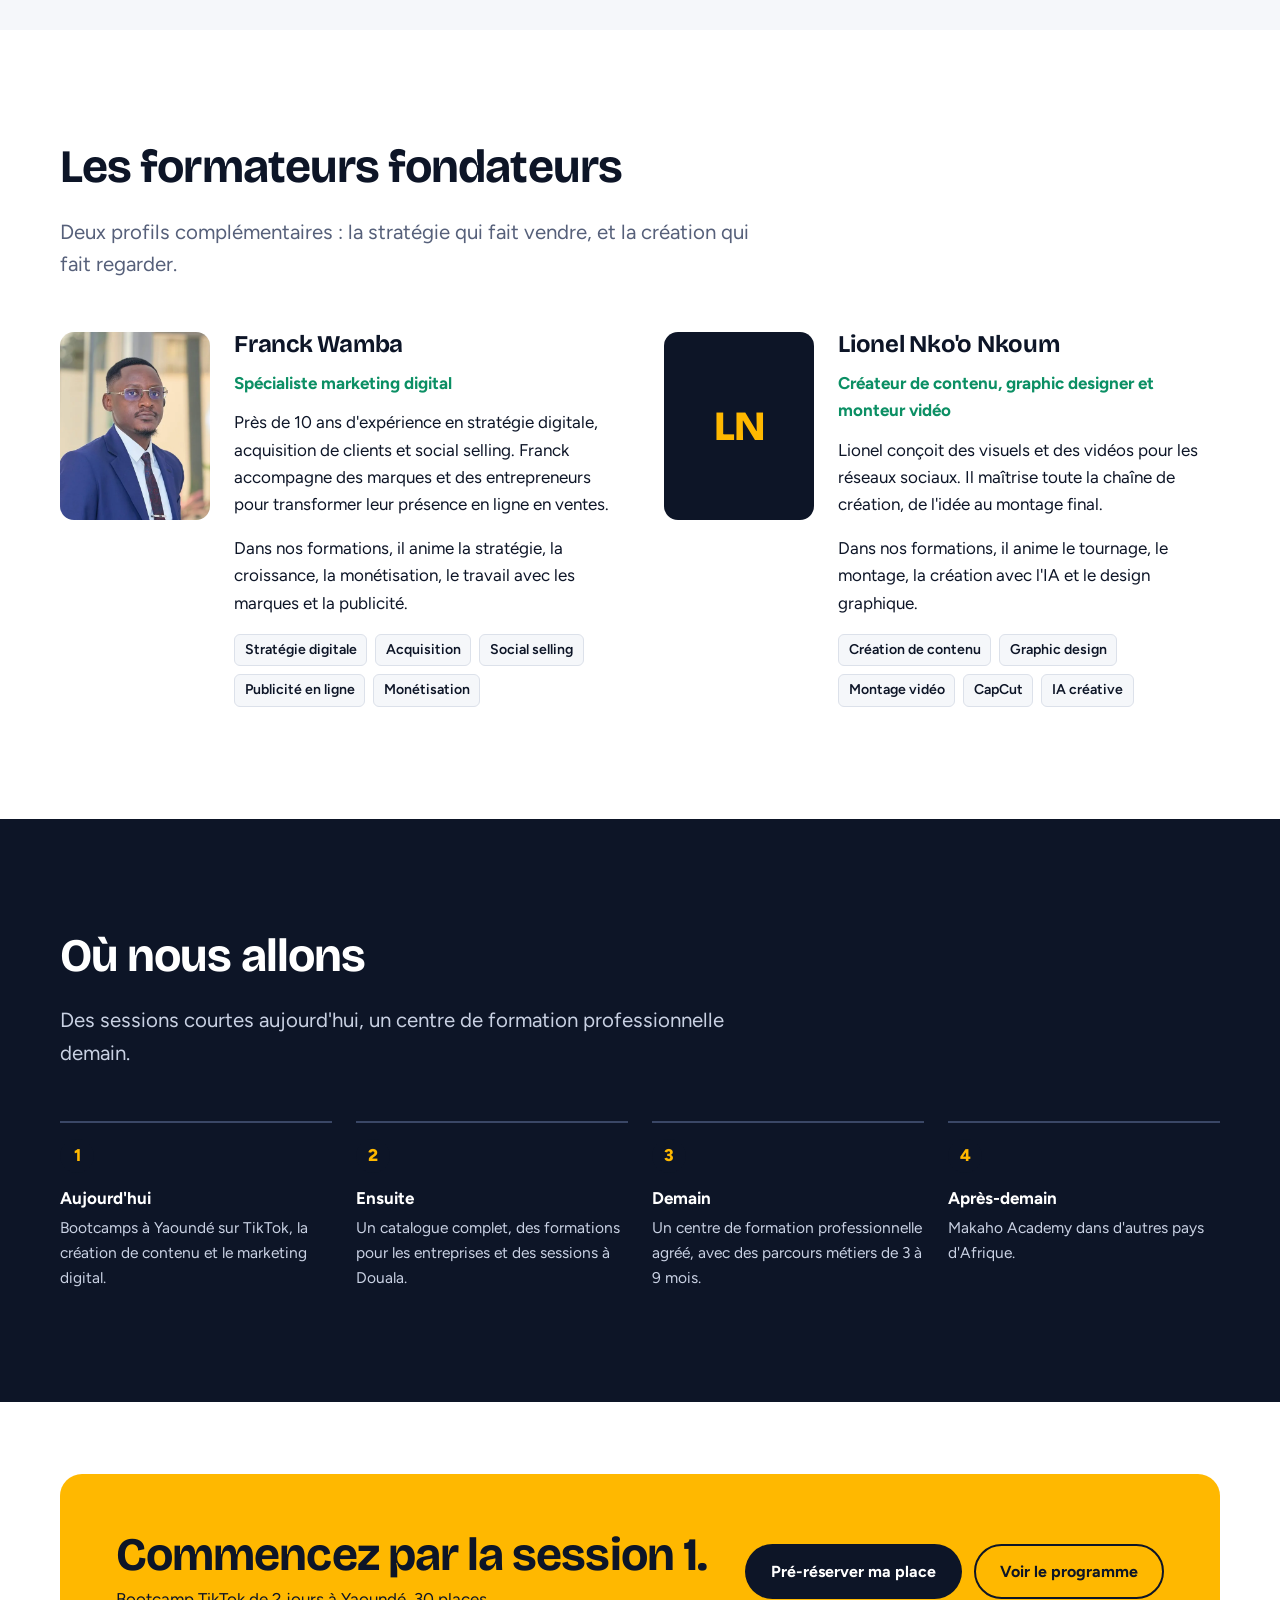
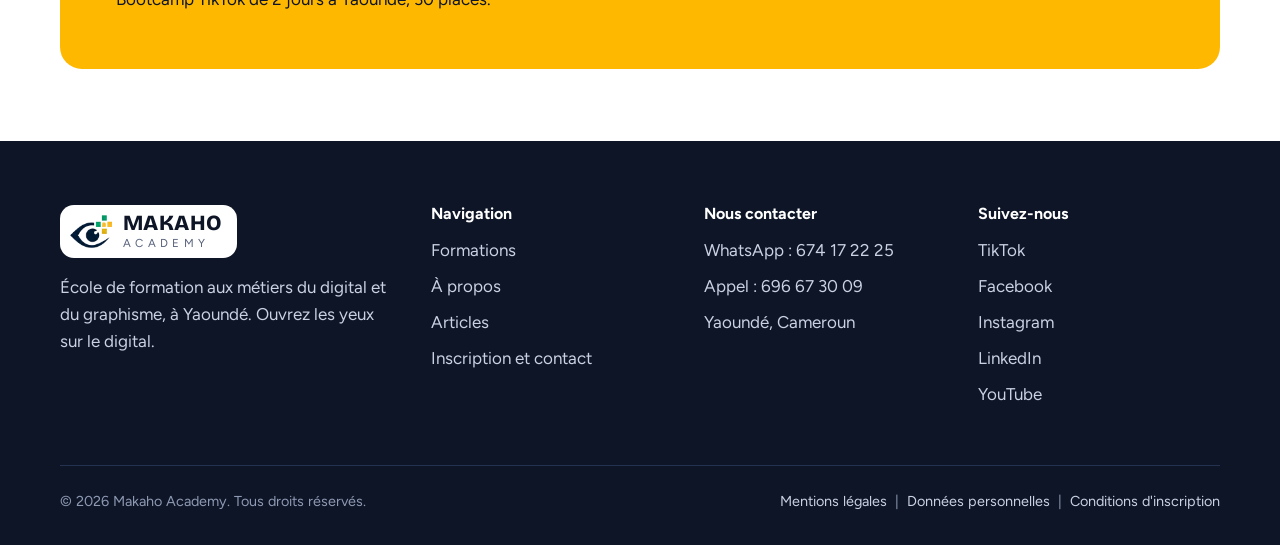
==== commit f2c71611: "Portrait de Franck Wamba recadre sur le visage, WebP + JPEG de secours" ====
--- a/a-propos.html
+++ b/a-propos.html
@@ -89,7 +89,7 @@
       </div>
       <div class="grid-2">
         <article class="trainer">
-          <div class="avatar"><img src="assets/Photo%20Franck%20Wamba.jpeg" alt="Franck Wamba, formateur en marketing digital" width="150" height="188" loading="lazy" decoding="async"></div>
+          <div class="avatar"><picture><source srcset="assets/franck-wamba.webp" type="image/webp"><img src="assets/franck-wamba.jpg" alt="Franck Wamba, formateur en marketing digital" width="480" height="600" loading="lazy" decoding="async"></picture></div>
           <div>
             <h3>Franck Wamba</h3>
             <p class="role">Spécialiste marketing digital</p>
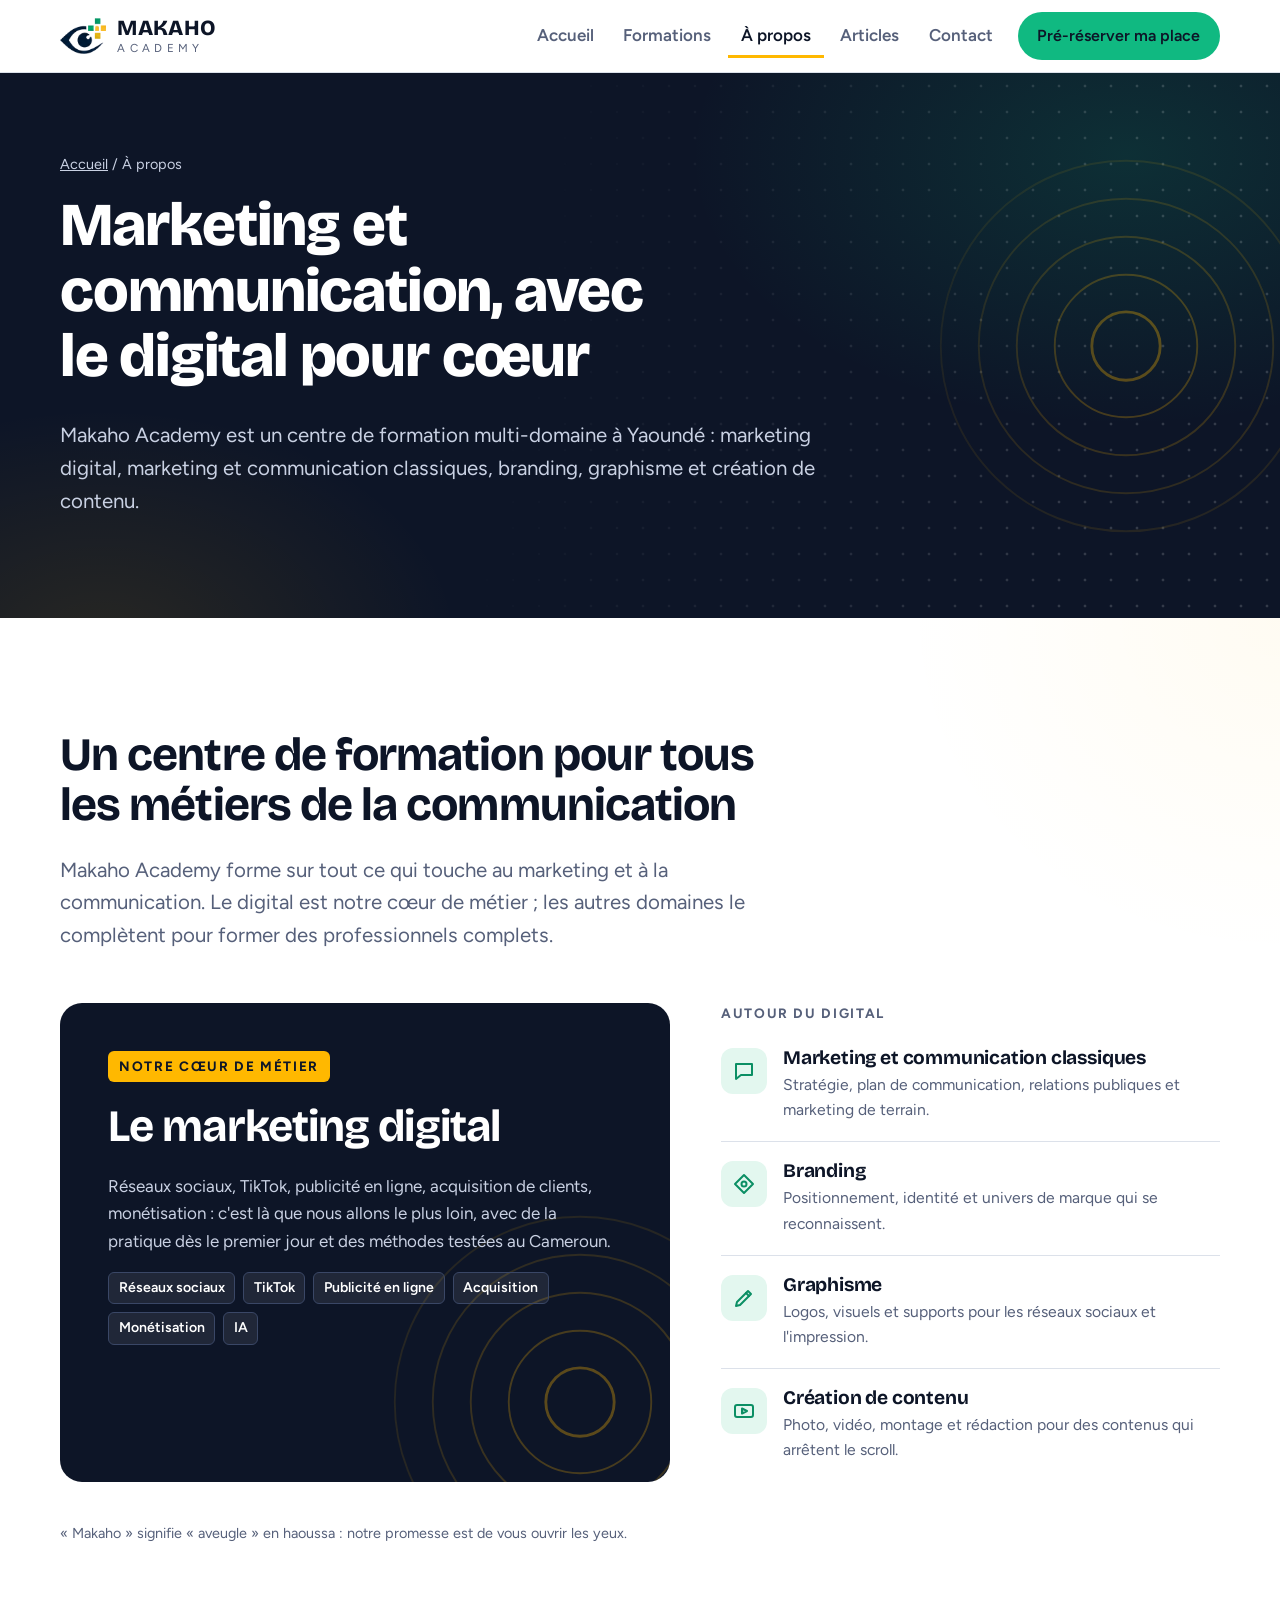
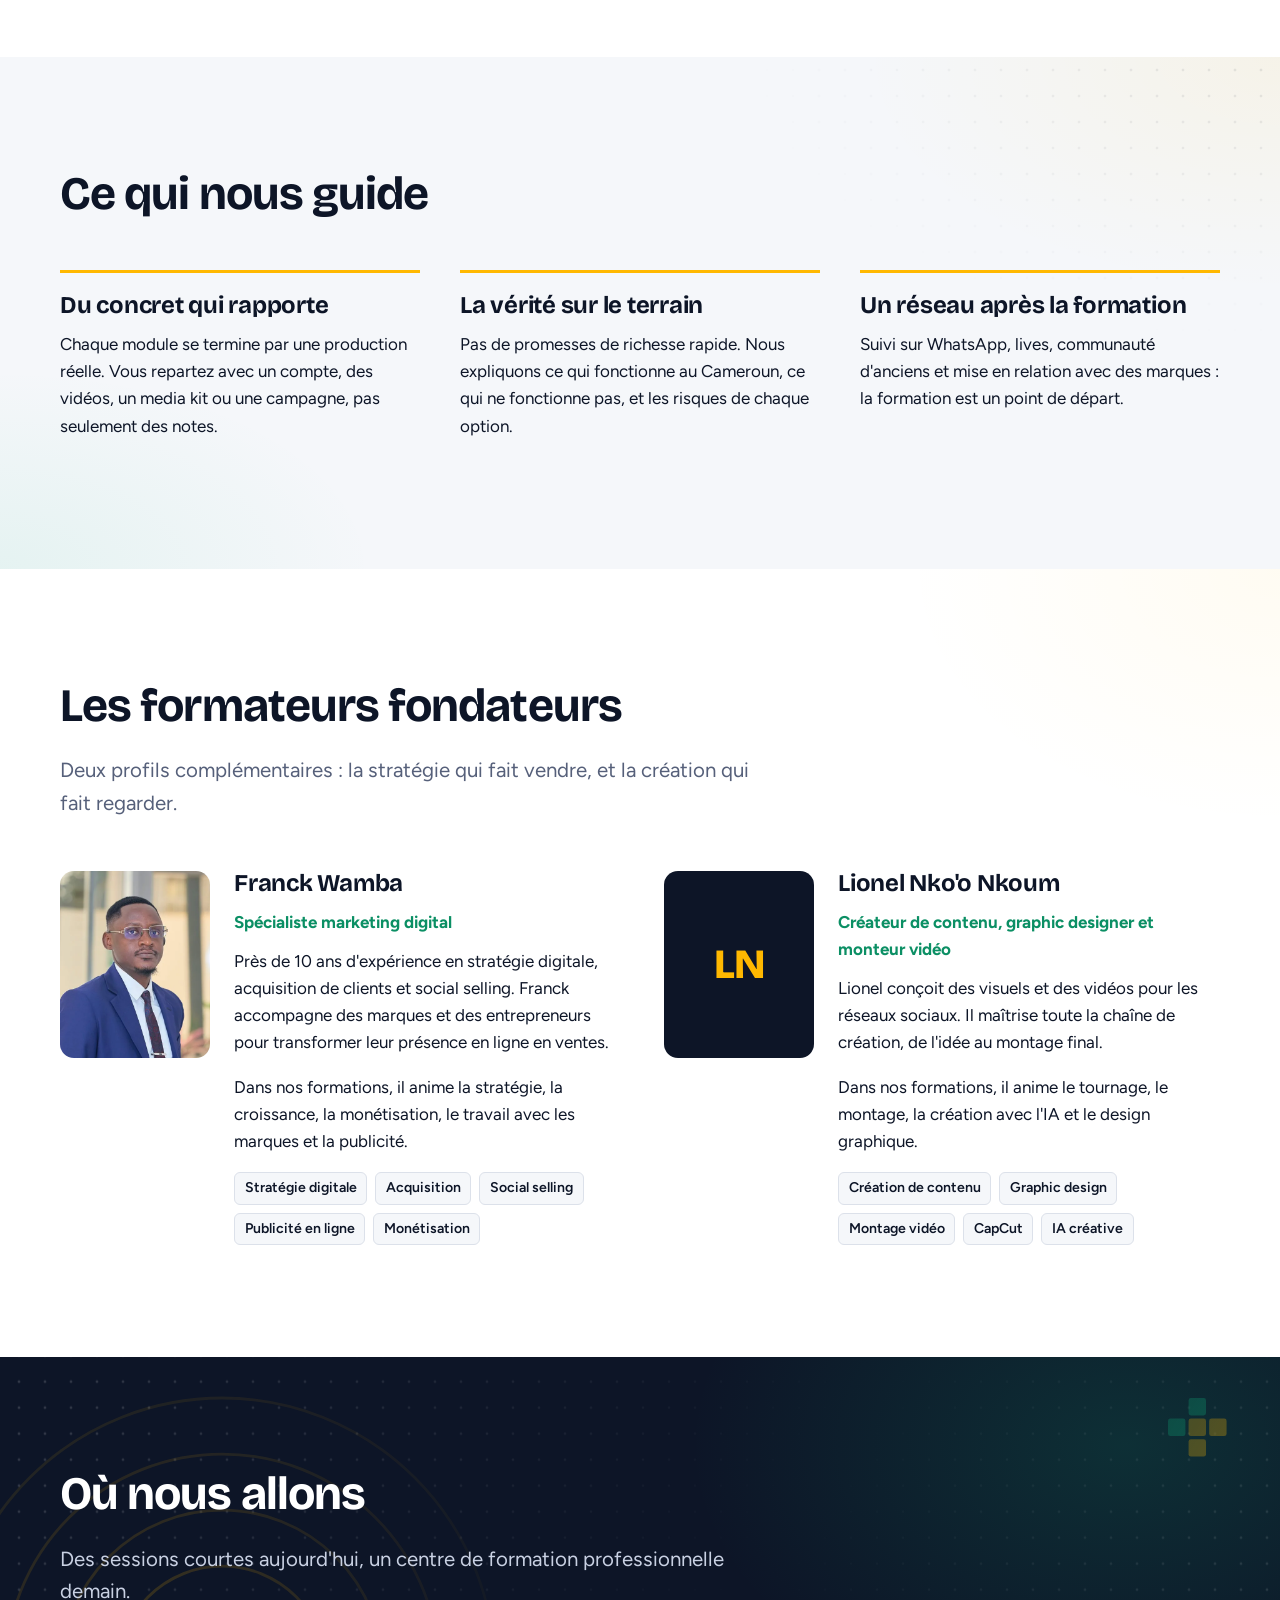
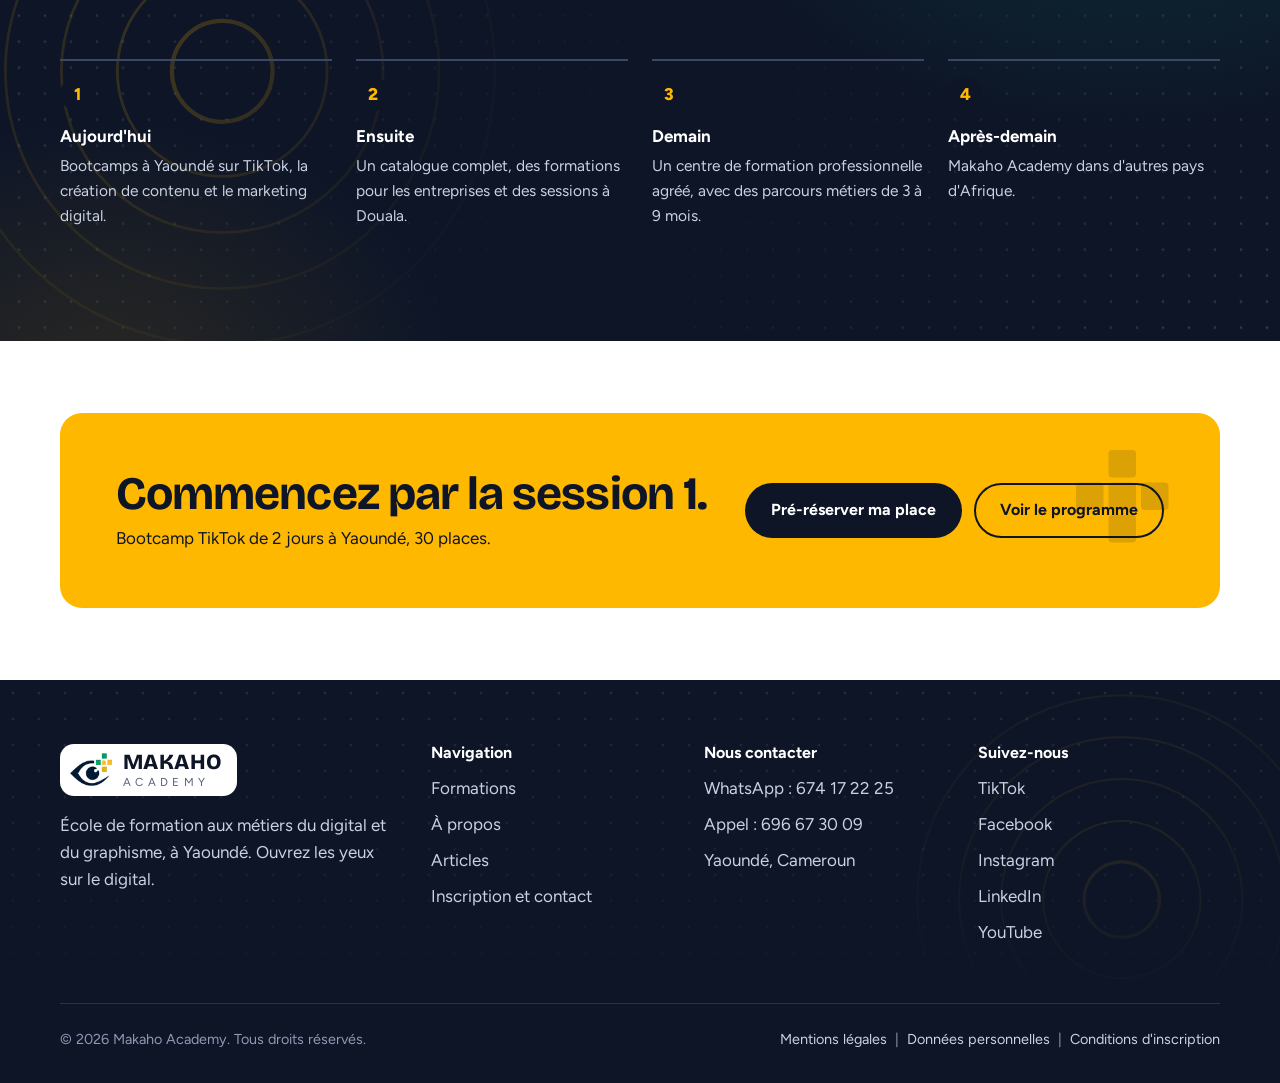
==== commit abff6e62: "Accueil sans legende sous l'oeil, compteur de places via Google Sheets, page A propos recentree sur " ====
--- a/a-propos.html
+++ b/a-propos.html
@@ -3,10 +3,10 @@
 <head>
   <meta charset="UTF-8">
   <meta name="viewport" content="width=device-width, initial-scale=1, viewport-fit=cover">
-  <title>À propos | Makaho Academy, école du digital à Yaoundé</title>
-  <meta name="description" content="Le projet Makaho Academy, l'histoire de son nom et ses deux formateurs fondateurs : Franck Wamba et Lionel Nko'o Nkoum.">
-  <meta property="og:title" content="À propos | Makaho Academy, école du digital à Yaoundé">
-  <meta property="og:description" content="Le projet Makaho Academy, l'histoire de son nom et ses deux formateurs fondateurs : Franck Wamba et Lionel Nko'o Nkoum.">
+  <title>À propos | Makaho Academy, centre de formation marketing, communication et digital à Yaoundé</title>
+  <meta name="description" content="Centre de formation à Yaoundé : marketing digital (notre cœur de métier), communication, branding, graphisme et création de contenu. Découvrez Makaho Academy.">
+  <meta property="og:title" content="À propos | Makaho Academy, centre de formation marketing, communication et digital">
+  <meta property="og:description" content="Centre de formation à Yaoundé : marketing digital (notre cœur de métier), communication, branding, graphisme et création de contenu.">
   <meta property="og:image" content="assets/logo-makaho-original.png">
   <meta name="theme-color" content="#0D1527">
   <link rel="icon" href="assets/makaho-icon.png">
@@ -42,20 +42,49 @@
   <section class="page-hero on-dark">
     <div class="wrap">
       <p class="breadcrumb"><a href="index.html">Accueil</a> / À propos</p>
-      <h1>Une école pour ceux qui veulent voir plus loin</h1>
-      <p class="lead">Makaho Academy est née à Yaoundé d'un constat simple : le digital crée chaque jour des revenus et des métiers, mais beaucoup ne voient pas encore comment en profiter.</p>
+      <h1>Marketing et communication, avec le digital pour cœur</h1>
+      <p class="lead">Makaho Academy est un centre de formation multi-domaine à Yaoundé : marketing digital, marketing et communication classiques, branding, graphisme et création de contenu.</p>
     </div>
   </section>
 
-  <section class="section" aria-labelledby="name-title">
-    <div class="wrap name-story">
-      <p class="name-word">Makaho<small>mot haoussa, « aveugle »</small></p>
-      <div>
-        <h2 id="name-title">Pourquoi ce nom</h2>
-        <p>En haoussa, « makaho » désigne une personne qui ne voit pas. Nous avons choisi ce mot parce qu'il raconte exactement ce que nous faisons : face au digital, beaucoup avancent encore les yeux fermés. Ils publient sans stratégie, dépensent en publicité sans résultat, ou passent à côté d'opportunités qui sont pourtant à portée de main.</p>
-        <p>Notre rôle est de vous ouvrir les yeux : montrer ce qui marche vraiment, ici, au Cameroun, et vous donner les compétences pour en vivre.</p>
-        <p>C'est aussi un engagement. Nos contenus sont pensés pour être accessibles, avec des sous-titres sur nos vidéos et des supports lisibles par tous.</p>
+  <section class="section" aria-labelledby="domains-title">
+    <div class="wrap">
+      <div class="section-head">
+        <h2 id="domains-title">Un centre de formation pour tous les métiers de la communication</h2>
+        <p class="lead">Makaho Academy forme sur tout ce qui touche au marketing et à la communication. Le digital est notre cœur de métier ; les autres domaines le complètent pour former des professionnels complets.</p>
       </div>
+      <div class="domains">
+        <div class="domain-core">
+          <span class="domain-kicker">Notre cœur de métier</span>
+          <h3>Le marketing digital</h3>
+          <p>Réseaux sociaux, TikTok, publicité en ligne, acquisition de clients, monétisation : c'est là que nous allons le plus loin, avec de la pratique dès le premier jour et des méthodes testées au Cameroun.</p>
+          <ul class="chips" aria-label="Thèmes du marketing digital">
+            <li>Réseaux sociaux</li><li>TikTok</li><li>Publicité en ligne</li><li>Acquisition</li><li>Monétisation</li><li>IA</li>
+          </ul>
+        </div>
+        <div>
+          <p class="domain-list-title">Autour du digital</p>
+          <ul class="domain-list">
+            <li>
+              <span class="ico" aria-hidden="true"><svg viewBox="0 0 24 24"><path d="M4 5h16v11H9l-5 4z"/></svg></span>
+              <div><h3>Marketing et communication classiques</h3><p>Stratégie, plan de communication, relations publiques et marketing de terrain.</p></div>
+            </li>
+            <li>
+              <span class="ico" aria-hidden="true"><svg viewBox="0 0 24 24"><path d="M12 3l9 9-9 9-9-9z"/><circle cx="12" cy="12" r="2.5"/></svg></span>
+              <div><h3>Branding</h3><p>Positionnement, identité et univers de marque qui se reconnaissent.</p></div>
+            </li>
+            <li>
+              <span class="ico" aria-hidden="true"><svg viewBox="0 0 24 24"><path d="M4 20l1-4L16 5l3 3L8 19z"/><path d="M14 7l3 3"/></svg></span>
+              <div><h3>Graphisme</h3><p>Logos, visuels et supports pour les réseaux sociaux et l'impression.</p></div>
+            </li>
+            <li>
+              <span class="ico" aria-hidden="true"><svg viewBox="0 0 24 24"><rect x="3" y="6" width="18" height="12" rx="2"/><path d="M10 9.5l5 2.5-5 2.5z"/></svg></span>
+              <div><h3>Création de contenu</h3><p>Photo, vidéo, montage et rédaction pour des contenus qui arrêtent le scroll.</p></div>
+            </li>
+          </ul>
+        </div>
+      </div>
+      <p class="small" style="margin:2.5rem 0 0">« Makaho » signifie « aveugle » en haoussa : notre promesse est de vous ouvrir les yeux.</p>
     </div>
   </section>
 
--- a/styles.css
+++ b/styles.css
@@ -189,12 +189,10 @@
   70% { transform: scaleY(1.04); }
   100% { transform: scaleY(1); }
 }
-.eye-caption { text-align: center; color: #8E99B3; font-size: .92rem; margin-top: 1rem; }
 
 @media (max-width: 860px) {
   .hero-grid { grid-template-columns: 1fr; }
   .eye-wrap { order: -1; width: min(70%, 300px); }
-  .eye-caption { display: none; }
   .hero h1 { max-width: none; }
 }
 
@@ -310,11 +308,24 @@
 .on-dark h3 { color: var(--white); }
 @media (max-width: 860px) { .pillars { grid-template-columns: 1fr; gap: 1.75rem; } }
 
-/* Histoire du nom */
-.name-story { display: grid; grid-template-columns: .8fr 1.2fr; gap: clamp(2rem, 5vw, 4rem); align-items: center; }
-.name-word { font-family: var(--font-display); font-weight: 800; font-size: clamp(3.5rem, 10vw, 7rem); line-height: .9; letter-spacing: -0.04em; color: var(--navy); }
-.name-word small { display: block; font-family: var(--font-body); font-size: 1rem; letter-spacing: 0; font-weight: 600; color: var(--muted); margin-top: 1rem; }
-@media (max-width: 860px) { .name-story { grid-template-columns: 1fr; } }
+/* Domaines de formation : le digital en vedette, les autres métiers autour */
+.domains { display: grid; grid-template-columns: 1.1fr .9fr; gap: clamp(1.5rem, 4vw, 3.5rem); align-items: stretch; }
+.domain-core { position: relative; overflow: hidden; background: var(--navy); color: var(--white); border-radius: var(--radius-lg); padding: clamp(1.75rem, 4vw, 3rem); }
+.domain-core::before { content: ""; position: absolute; right: -100px; bottom: -110px; width: 380px; height: 380px; background: var(--rings) center / contain no-repeat; pointer-events: none; }
+.domain-core > * { position: relative; }
+.domain-kicker { display: inline-block; font-weight: 700; font-size: .85rem; letter-spacing: .12em; text-transform: uppercase; color: var(--navy); background: var(--amber); padding: .3rem .7rem; border-radius: 6px; margin-bottom: 1.25rem; }
+.domain-core h3 { color: var(--white); font-size: clamp(1.9rem, 3.6vw, 2.8rem); letter-spacing: -0.02em; }
+.domain-core p { color: #C9D1E3; max-width: 46ch; }
+.domain-core .chips li { background: rgba(255,255,255,.08); border-color: #3A4766; color: var(--white); }
+.domain-list { list-style: none; margin: 0; padding: 0; display: flex; flex-direction: column; justify-content: center; }
+.domain-list-title { font-weight: 700; font-size: .85rem; letter-spacing: .12em; text-transform: uppercase; color: var(--muted); margin: 0 0 .25rem; }
+.domain-list li { display: grid; grid-template-columns: 46px 1fr; gap: 1rem; padding: 1.2rem 0; border-bottom: 1px solid var(--line); }
+.domain-list li:last-child { border-bottom: 0; }
+.domain-list .ico { width: 46px; height: 46px; border-radius: 12px; background: var(--green-soft); display: grid; place-items: center; }
+.domain-list .ico svg { width: 24px; height: 24px; fill: none; stroke: var(--green-dark); stroke-width: 2; stroke-linecap: round; stroke-linejoin: round; }
+.domain-list h3 { font-size: 1.2rem; margin-bottom: .2rem; }
+.domain-list p { margin: 0; color: var(--muted); font-size: .98rem; }
+@media (max-width: 860px) { .domains { grid-template-columns: 1fr; } }
 
 /* Étapes (vraie séquence) */
 .steps { list-style: none; margin: 0; padding: 0; counter-reset: step; display: grid; grid-template-columns: repeat(4, minmax(0,1fr)); gap: 1.5rem; }
@@ -486,6 +497,114 @@
   body.has-mobile-bar { padding-bottom: 84px; }
 }
 
+/* ---------- Ambiances de fond (relief discret, charte inchangée) ----------
+   Motifs repris du logo : carrés vert/jaune, anneaux d'iris, grille de points.
+   Images de fond optionnelles : déposez assets/bg-hero.webp et assets/bg-bandeau.webp.
+   Si un fichier est absent, le fond navy + halos prend le relais, sans rien casser. */
+:root {
+  --img-hero: url("assets/bg-hero.webp");
+  --img-bandeau: url("assets/bg-bandeau.webp");
+  --veil: linear-gradient(105deg, rgba(13,21,39,.94) 0%, rgba(13,21,39,.86) 55%, rgba(13,21,39,.78) 100%),
+          linear-gradient(180deg, rgba(13,21,39,0) 70%, #0D1527 100%);
+  --halo-dark: radial-gradient(55% 80% at 88% 15%, rgba(16,185,129,.16), transparent 62%),
+               radial-gradient(45% 70% at 8% 105%, rgba(255,184,0,.11), transparent 62%);
+  --rings: url("data:image/svg+xml,%3Csvg xmlns='http://www.w3.org/2000/svg' viewBox='0 0 400 400' fill='none' stroke='%23FFB800'%3E%3Ccircle cx='200' cy='200' r='195' stroke-opacity='.10' stroke-width='2'/%3E%3Ccircle cx='200' cy='200' r='155' stroke-opacity='.14' stroke-width='2'/%3E%3Ccircle cx='200' cy='200' r='115' stroke-opacity='.18' stroke-width='2'/%3E%3Ccircle cx='200' cy='200' r='75' stroke-opacity='.24' stroke-width='2'/%3E%3Ccircle cx='200' cy='200' r='36' stroke-opacity='.32' stroke-width='3'/%3E%3C/svg%3E");
+  --squares: url("data:image/svg+xml,%3Csvg xmlns='http://www.w3.org/2000/svg' viewBox='0 0 96 96'%3E%3Cg fill-opacity='.55'%3E%3Crect x='26' width='22' height='22' rx='3' fill='%2310B981'/%3E%3Crect y='26' width='22' height='22' rx='3' fill='%2310B981'/%3E%3Crect x='26' y='26' width='22' height='22' rx='3' fill='%23FFB800'/%3E%3Crect x='52' y='26' width='22' height='22' rx='3' fill='%23FFB800'/%3E%3Crect x='26' y='52' width='22' height='22' rx='3' fill='%23FFB800'/%3E%3C/g%3E%3C/svg%3E");
+  --dots-dark: radial-gradient(circle, rgba(255,255,255,.16) 1.2px, transparent 1.7px);
+  --dots-light: radial-gradient(circle, rgba(13,21,39,.09) 1.2px, transparent 1.7px);
+}
+
+/* Contenu toujours au-dessus des décors */
+main > section, .site-footer { position: relative; }
+main > section > .wrap, .site-footer > .wrap { position: relative; z-index: 1; }
+.hero::before, .page-hero::before, .bg-paper::before, .bg-navy::before, .site-footer::before, .cta-band::after {
+  content: ""; position: absolute; pointer-events: none; z-index: 0;
+}
+.page-hero { position: relative; overflow: hidden; }
+.bg-navy, .bg-paper, .site-footer { overflow: hidden; }
+
+/* Héros accueil : image (optionnelle) + voile fondu + halos ; anneaux d'iris derrière l'œil */
+.hero {
+  background-color: var(--navy);
+  background-image: var(--halo-dark), var(--veil), var(--img-hero);
+  background-size: auto, auto, cover;
+  background-position: center, center, center;
+  background-repeat: no-repeat;
+}
+.hero::before {
+  inset: 0;
+  background: var(--rings) right -9% center / min(62vw, 640px) no-repeat,
+              var(--squares) right 4% bottom 9% / 84px no-repeat,
+              var(--dots-dark) left 0 bottom 0 / 26px 26px;
+  -webkit-mask-image: linear-gradient(100deg, transparent 25%, #000 75%);
+          mask-image: linear-gradient(100deg, transparent 25%, #000 75%);
+}
+
+/* Bandeaux des pages intérieures */
+.page-hero {
+  background-color: var(--navy);
+  background-image: var(--halo-dark), var(--veil), var(--img-bandeau);
+  background-size: auto, auto, cover;
+  background-position: center;
+  background-repeat: no-repeat;
+}
+.page-hero::before {
+  inset: 0;
+  background: var(--rings) right -4% center / min(48vw, 380px) no-repeat,
+              var(--dots-dark) right 0 top 0 / 26px 26px;
+  -webkit-mask-image: linear-gradient(100deg, transparent 40%, #000 85%);
+          mask-image: linear-gradient(100deg, transparent 40%, #000 85%);
+}
+
+/* Section navy « marquée » (formateurs, vision) */
+.bg-navy { background-image: var(--halo-dark); }
+.bg-navy::before {
+  inset: 0;
+  background: var(--rings) left -8% bottom -45% / min(70vw, 560px) no-repeat,
+              var(--squares) right 3% top 8% / 76px no-repeat,
+              var(--dots-dark) right 0 bottom 0 / 26px 26px;
+  -webkit-mask-image: linear-gradient(120deg, #000 0%, transparent 55%, #000 100%);
+          mask-image: linear-gradient(120deg, #000 0%, transparent 55%, #000 100%);
+}
+
+/* Sections claires : très discret */
+.bg-paper {
+  background-image: radial-gradient(50% 70% at 100% 0, rgba(255,184,0,.07), transparent 65%),
+                    radial-gradient(45% 60% at 0 100%, rgba(16,185,129,.07), transparent 65%);
+}
+.bg-paper::before {
+  inset: 0; background: var(--dots-light) 0 0 / 26px 26px;
+  -webkit-mask-image: radial-gradient(60% 80% at 100% 0, #000, transparent 70%);
+          mask-image: radial-gradient(60% 80% at 100% 0, #000, transparent 70%);
+}
+main > .section:not(.bg-paper):not(.bg-navy) {
+  background-image: radial-gradient(45% 50% at 100% 0, rgba(255,184,0,.05), transparent 65%);
+}
+
+/* Bandeau CTA : mosaïque de carrés du logo */
+.cta-band { position: relative; overflow: hidden; }
+.cta-band::after {
+  right: 1.5rem; top: 50%; width: 120px; height: 120px; transform: translateY(-50%);
+  background: url("data:image/svg+xml,%3Csvg xmlns='http://www.w3.org/2000/svg' viewBox='0 0 96 96'%3E%3Cg fill='%230D1527' fill-opacity='.14'%3E%3Crect x='26' width='22' height='22' rx='3'/%3E%3Crect y='26' width='22' height='22' rx='3'/%3E%3Crect x='26' y='26' width='22' height='22' rx='3'/%3E%3Crect x='52' y='26' width='22' height='22' rx='3'/%3E%3Crect x='26' y='52' width='22' height='22' rx='3'/%3E%3C/g%3E%3C/svg%3E") center / contain no-repeat;
+}
+.cta-band > * { position: relative; z-index: 1; }
+@media (max-width: 760px) { .cta-band::after { width: 84px; height: 84px; top: 1rem; transform: none; } }
+
+/* Pied de page */
+.site-footer::before {
+  inset: 0;
+  background: var(--rings) right -6% top -60% / 420px no-repeat, var(--dots-dark) 0 0 / 26px 26px;
+  -webkit-mask-image: linear-gradient(180deg, #000, transparent 85%);
+          mask-image: linear-gradient(180deg, #000, transparent 85%);
+  opacity: .6;
+}
+
+@media (max-width: 860px) {
+  .hero::before { background-position: center top 2%, right 4% bottom 4%, left 0 bottom 0; background-size: min(90vw, 420px), 64px, 26px 26px;
+    -webkit-mask-image: linear-gradient(180deg, #000 0%, transparent 80%); mask-image: linear-gradient(180deg, #000 0%, transparent 80%); }
+  .page-hero::before { opacity: .6; }
+}
+
 /* ---------- Mouvement réduit ---------- */
 @media (prefers-reduced-motion: reduce) {
   html { scroll-behavior: auto; }
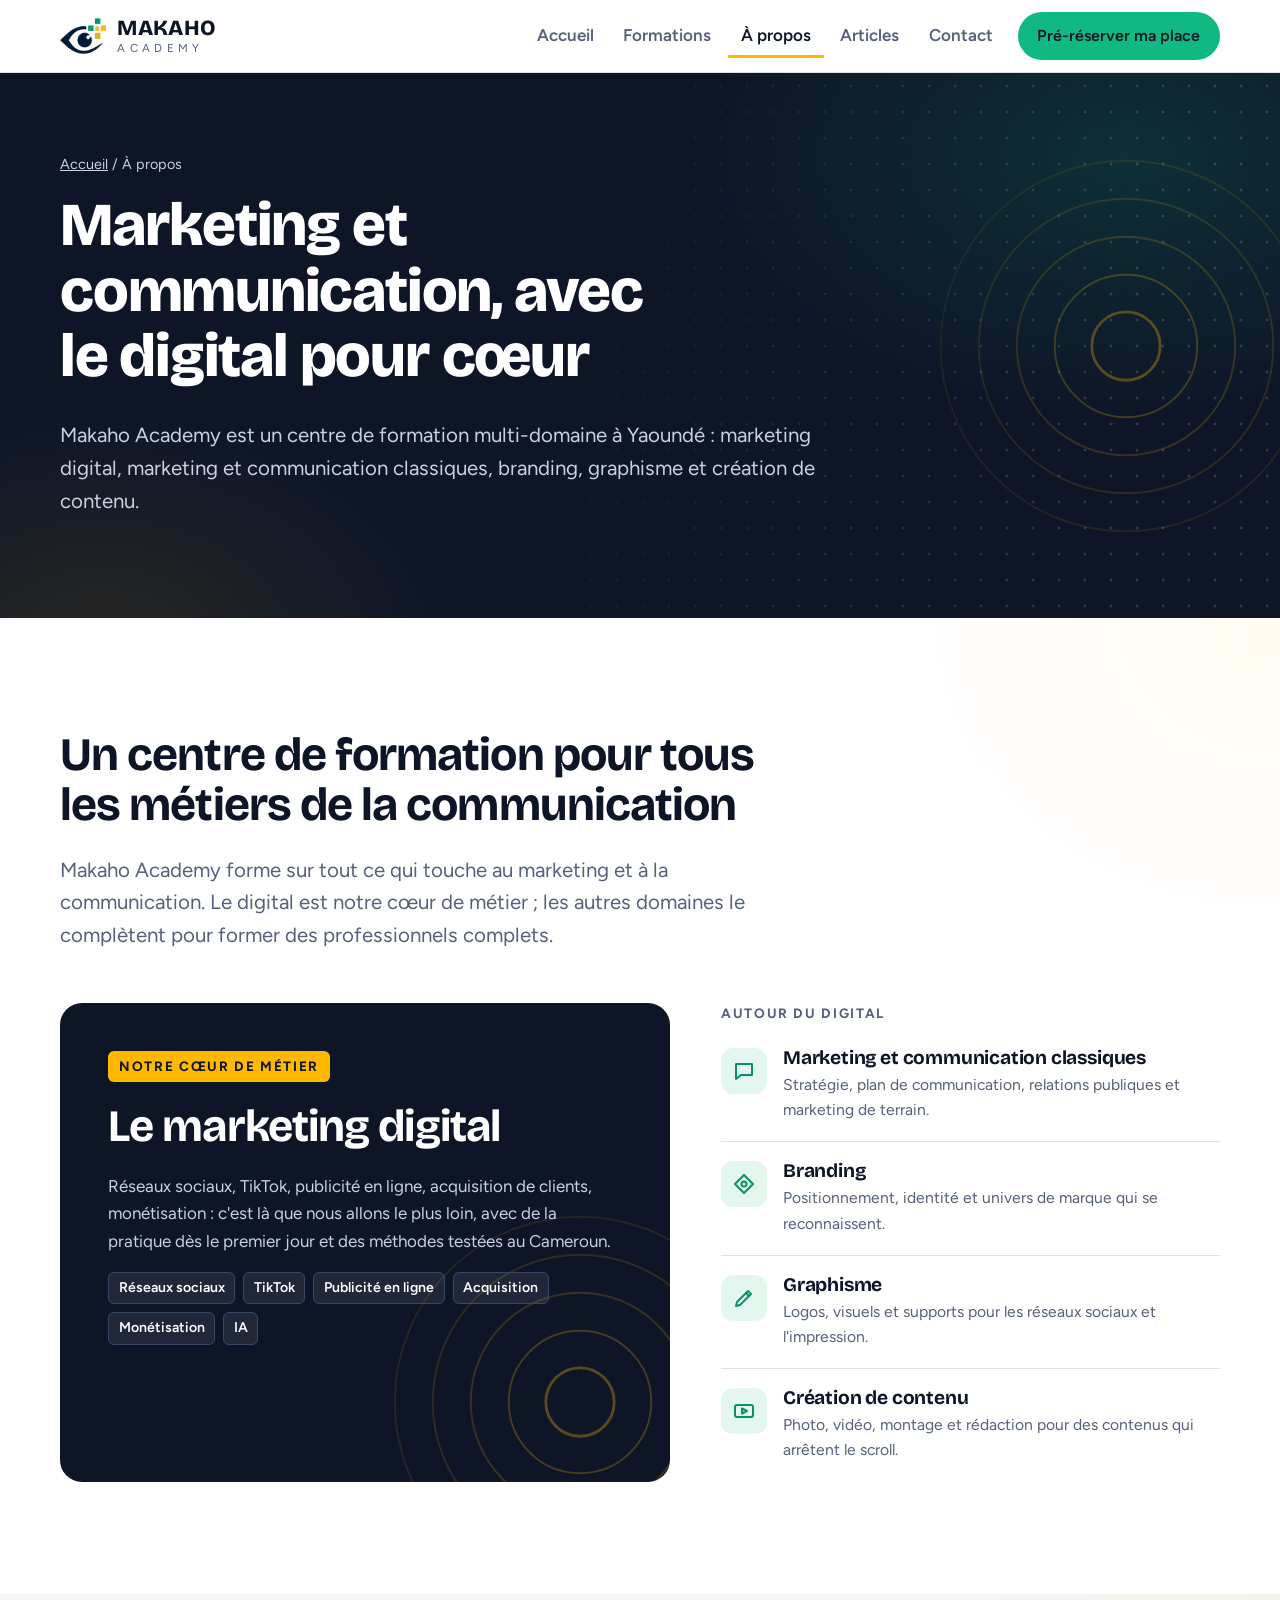
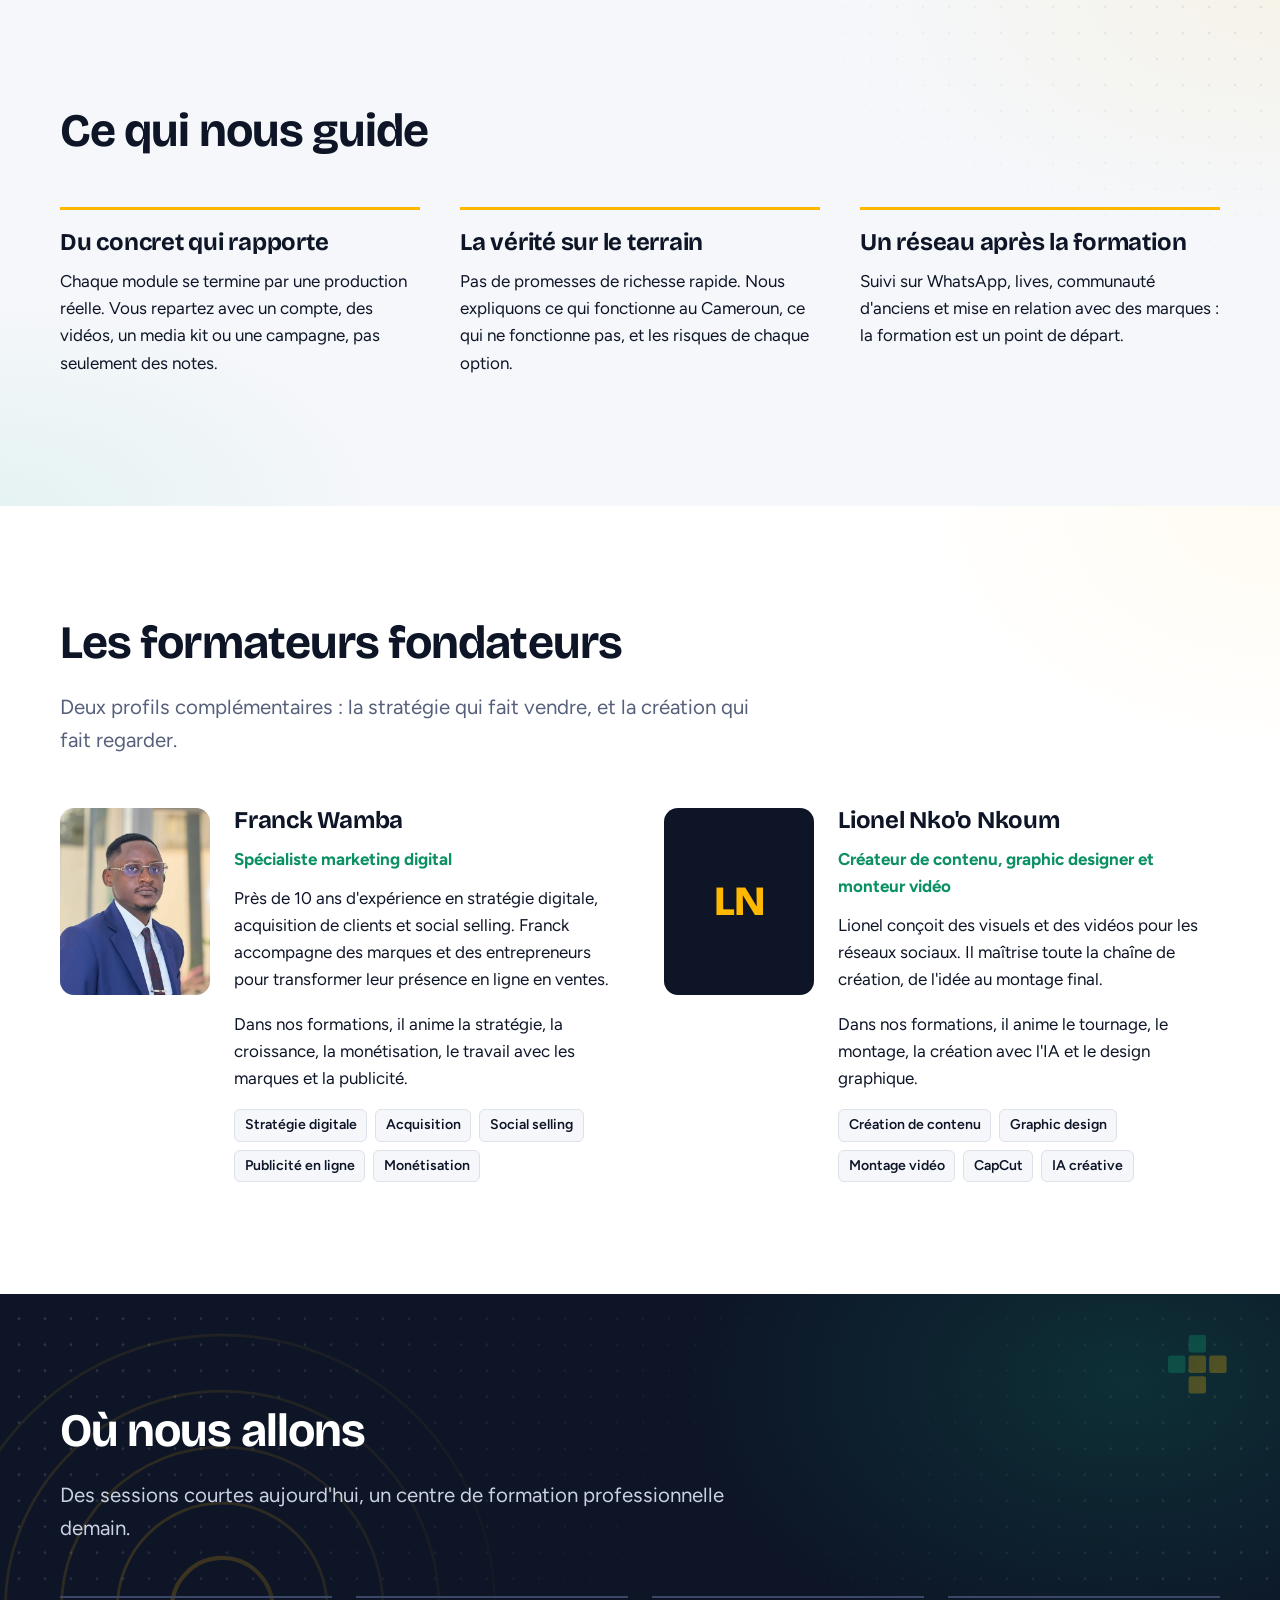
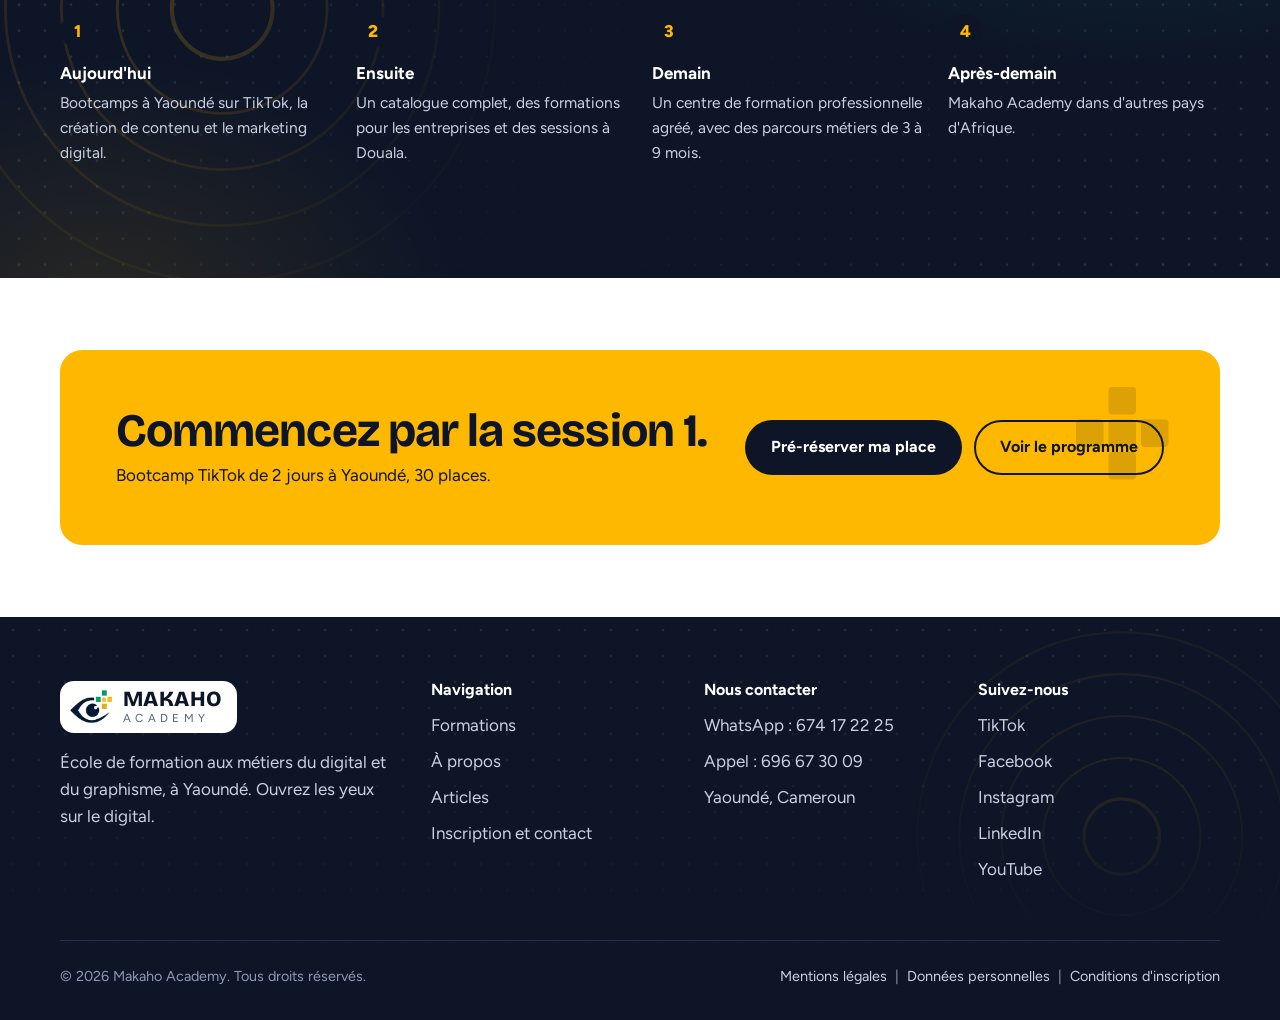
==== commit 38edd264: "A propos : retire la phrase sur le sens du nom" ====
--- a/a-propos.html
+++ b/a-propos.html
@@ -84,7 +84,6 @@
           </ul>
         </div>
       </div>
-      <p class="small" style="margin:2.5rem 0 0">« Makaho » signifie « aveugle » en haoussa : notre promesse est de vous ouvrir les yeux.</p>
     </div>
   </section>
 
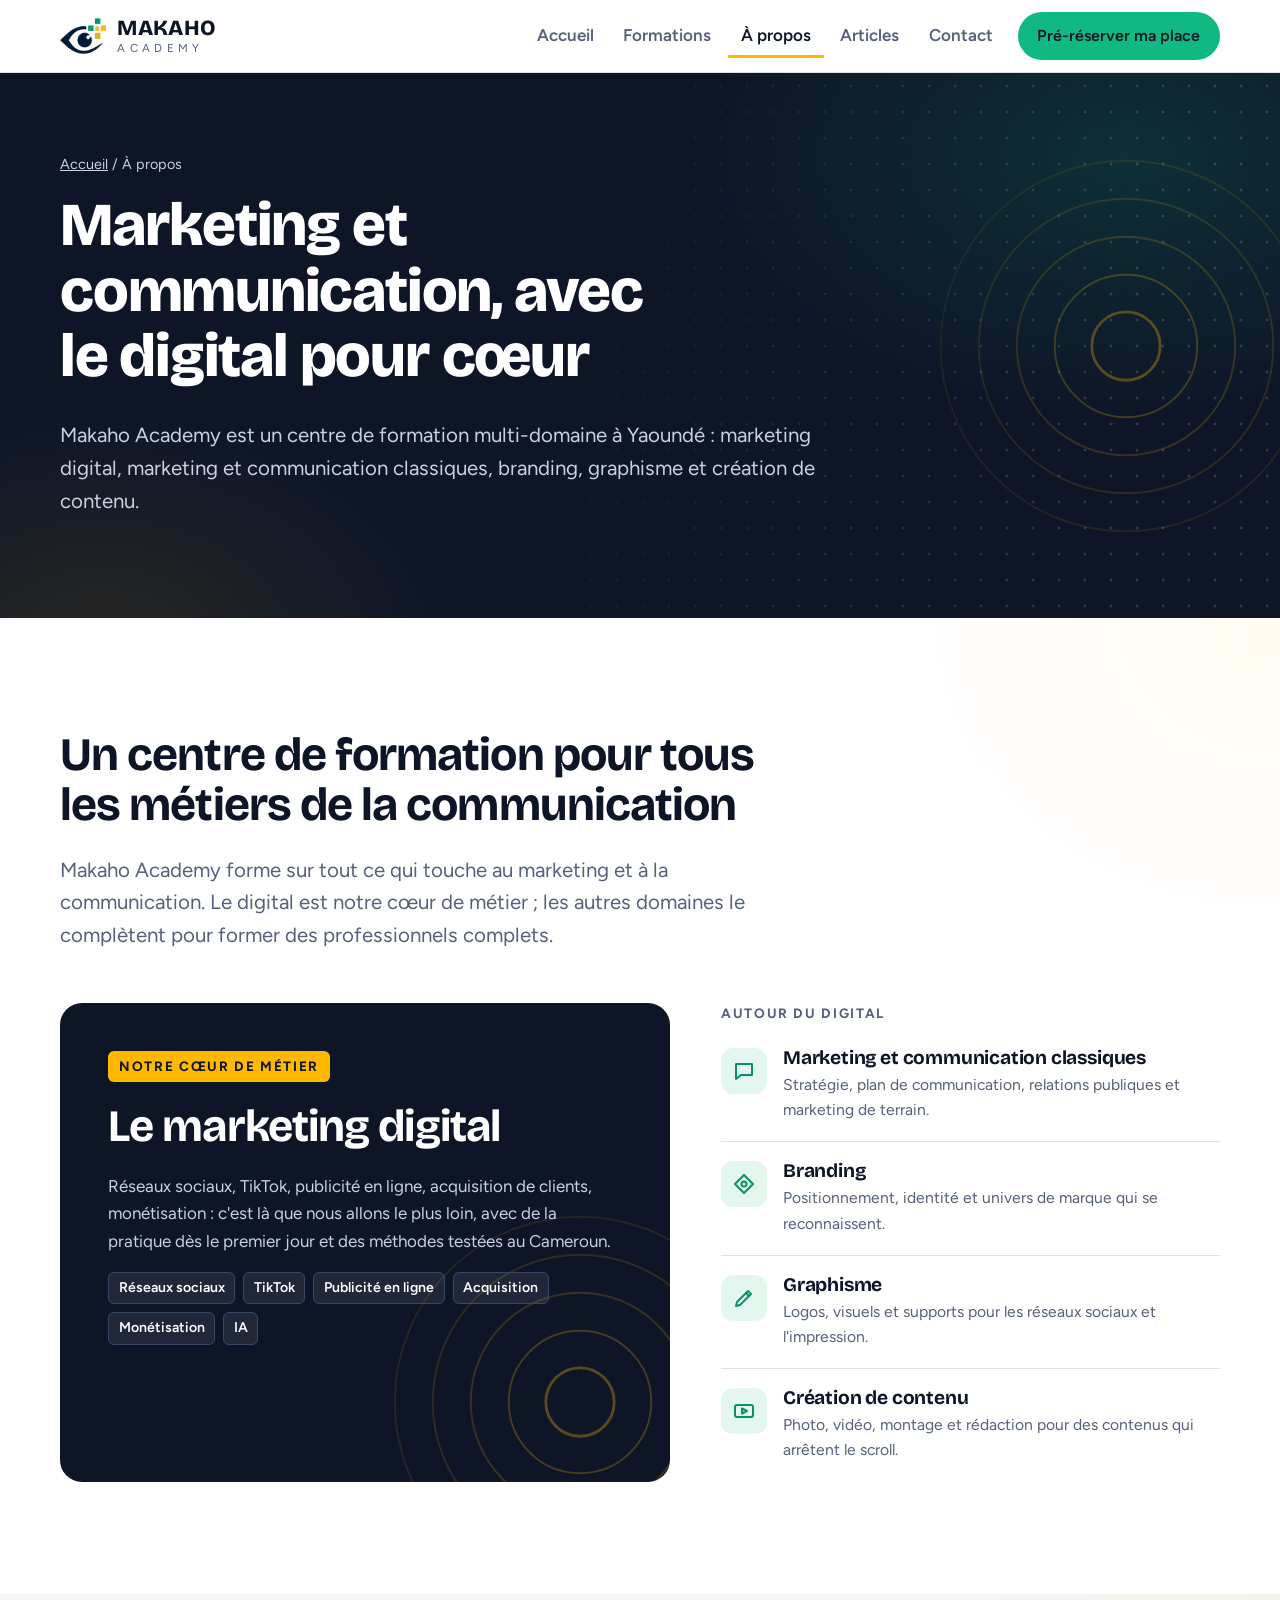
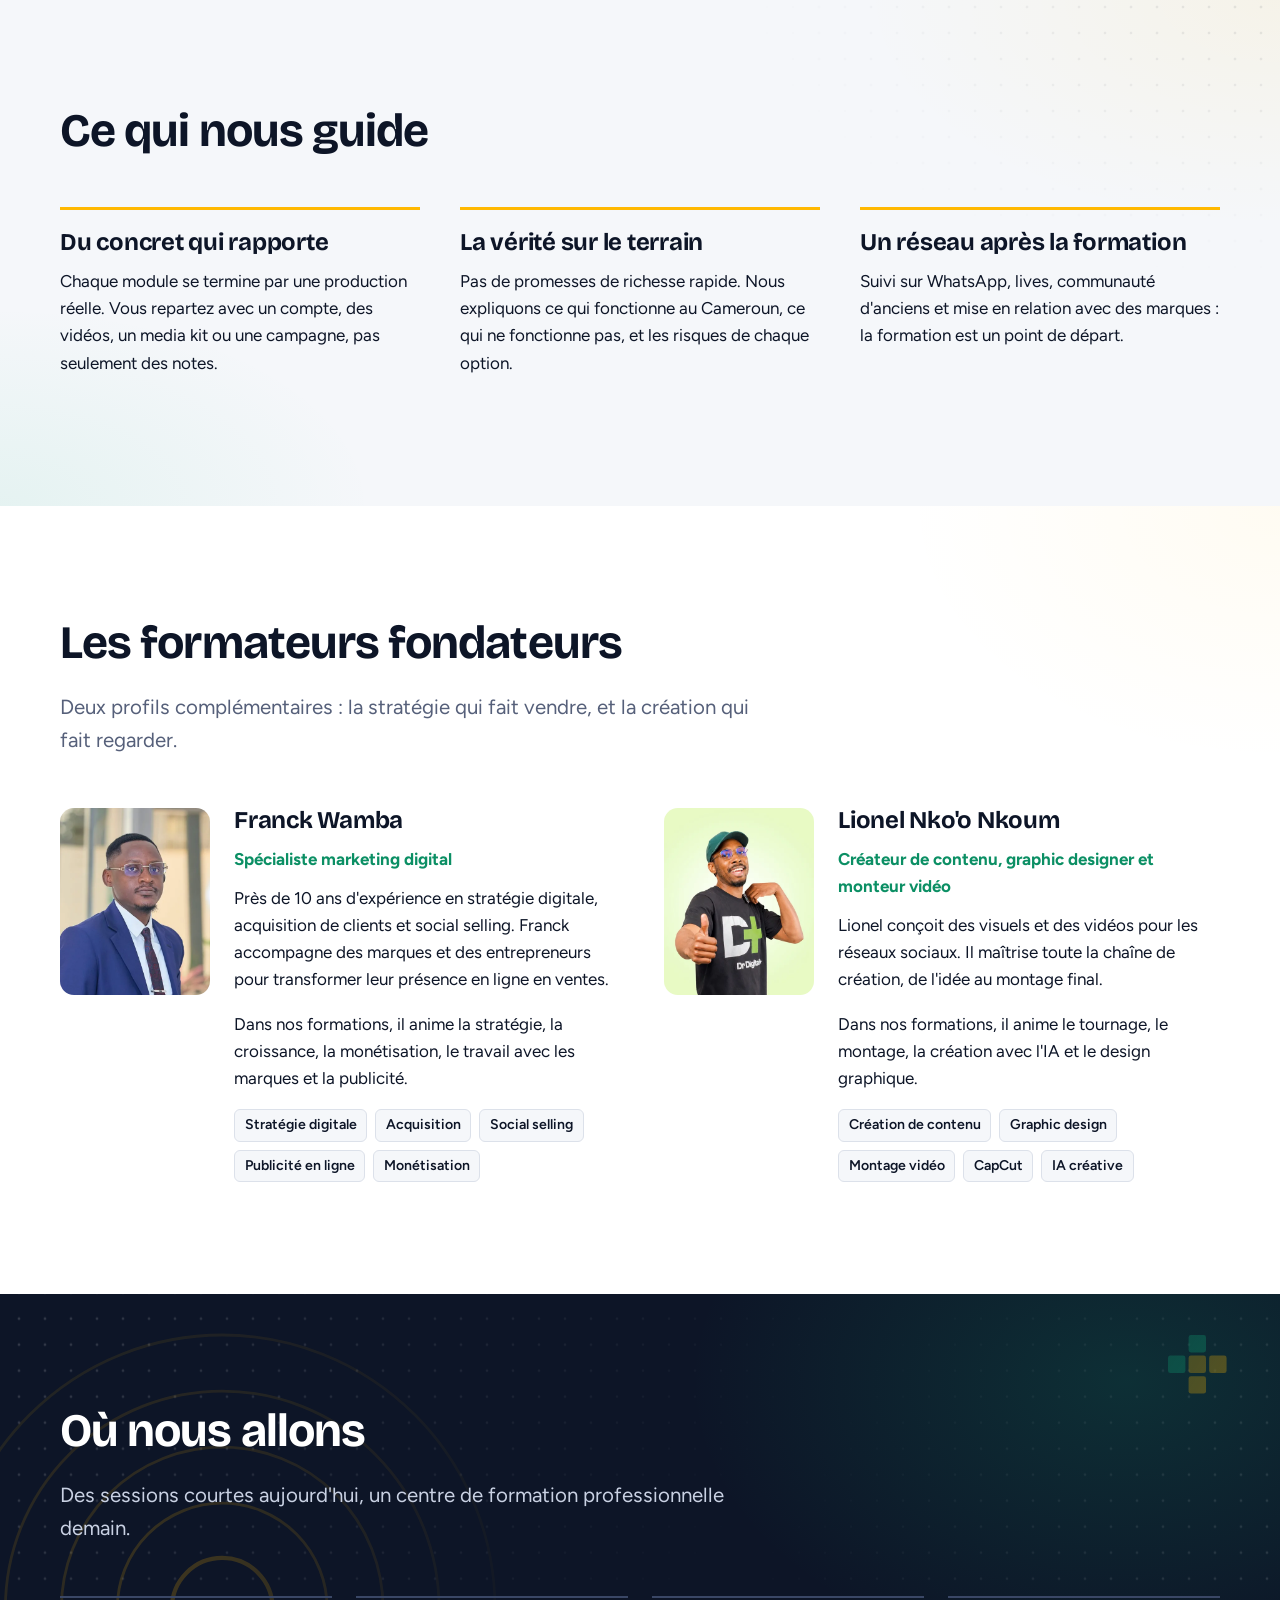
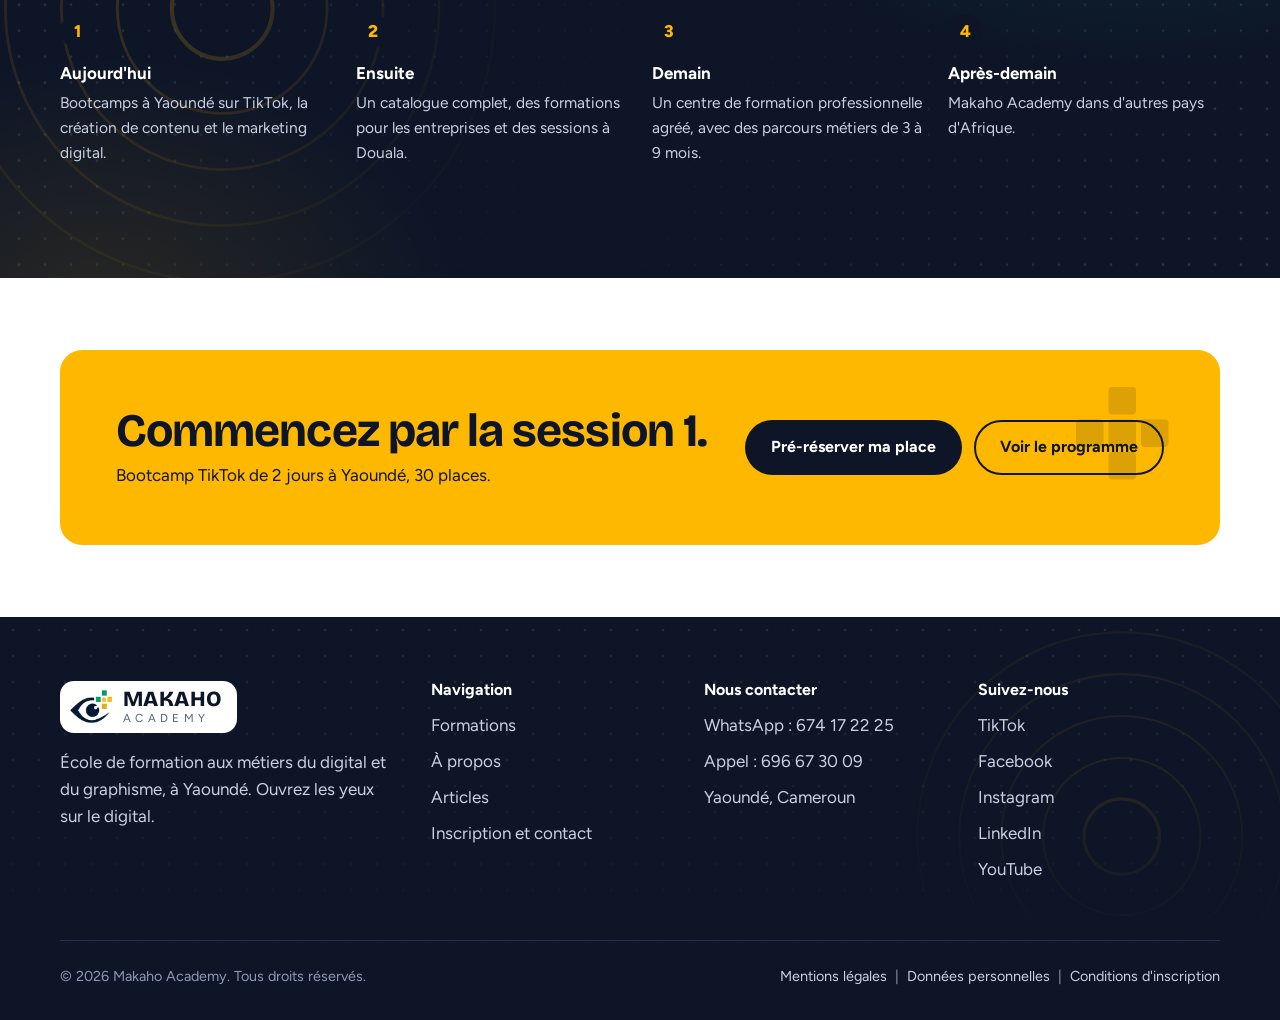
==== commit 9dd448a8: "Ajoute la photo de Lionel Nko'o Nkoum (accueil et a-propos) Co-Authored-By: Claude Sonnet 5.5 <norep" ====
--- a/a-propos.html
+++ b/a-propos.html
@@ -7,7 +7,11 @@
   <meta name="description" content="Centre de formation à Yaoundé : marketing digital (notre cœur de métier), communication, branding, graphisme et création de contenu. Découvrez Makaho Academy.">
   <meta property="og:title" content="À propos | Makaho Academy, centre de formation marketing, communication et digital">
   <meta property="og:description" content="Centre de formation à Yaoundé : marketing digital (notre cœur de métier), communication, branding, graphisme et création de contenu.">
-  <meta property="og:image" content="assets/logo-makaho-original.png">
+  <meta property="og:image" content="https://academy.makahogroup.com/assets/og-image.jpg">
+  <meta property="og:image:width" content="1200">
+  <meta property="og:image:height" content="630">
+  <meta property="og:url" content="https://academy.makahogroup.com/a-propos.html">
+  <link rel="canonical" href="https://academy.makahogroup.com/a-propos.html">
   <meta name="theme-color" content="#0D1527">
   <link rel="icon" href="assets/makaho-icon.png">
   <link rel="preconnect" href="https://fonts.googleapis.com">
@@ -129,7 +133,7 @@
           </div>
         </article>
         <article class="trainer">
-          <div class="avatar" aria-hidden="true">LN<!-- Remplacez par : <img src="assets/lionel-nkoo-nkoum.jpg" alt=""> --></div>
+          <div class="avatar"><picture><source srcset="assets/lionel-nkoo-nkoum.webp" type="image/webp"><img src="assets/lionel-nkoo-nkoum.jpg" alt="Lionel Nko'o Nkoum, créateur de contenu et formateur en montage vidéo et graphic design" width="480" height="600" loading="lazy" decoding="async"></picture></div>
           <div>
             <h3>Lionel Nko'o Nkoum</h3>
             <p class="role">Créateur de contenu, graphic designer et monteur vidéo</p>
